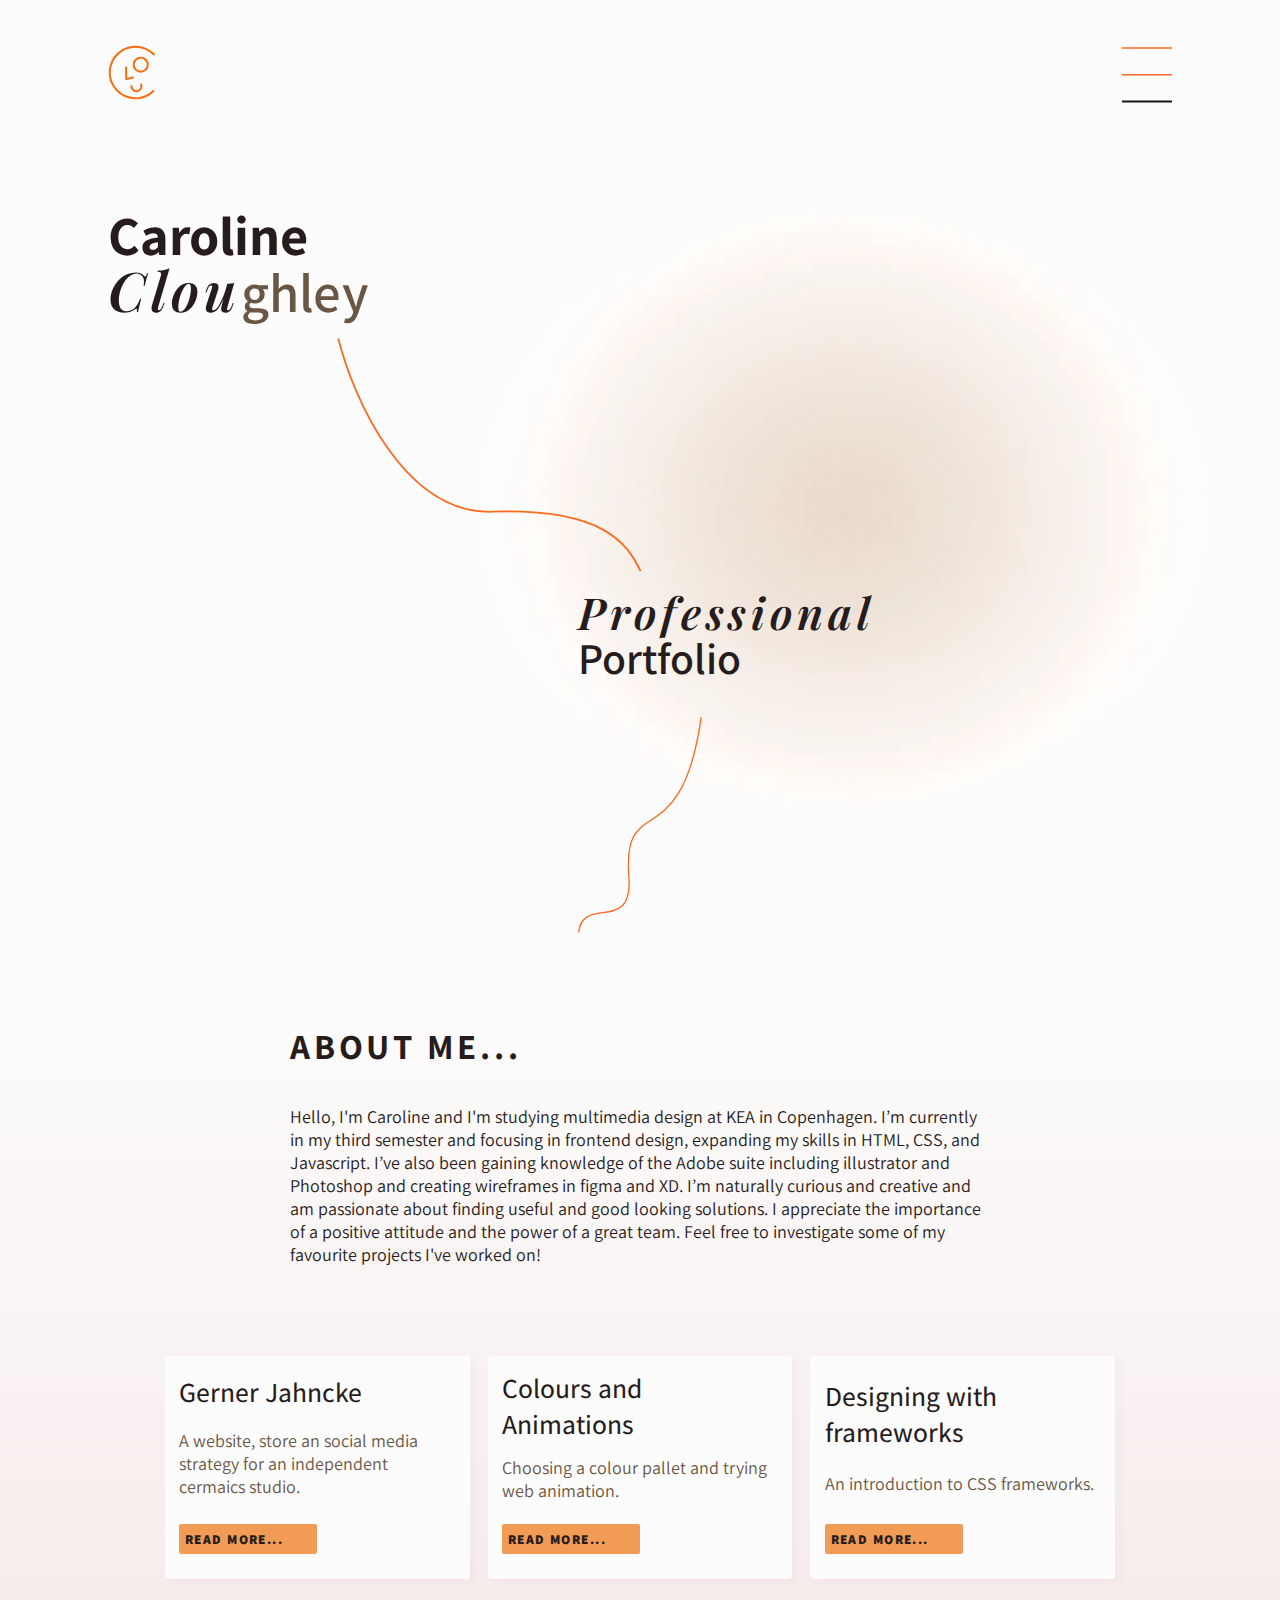
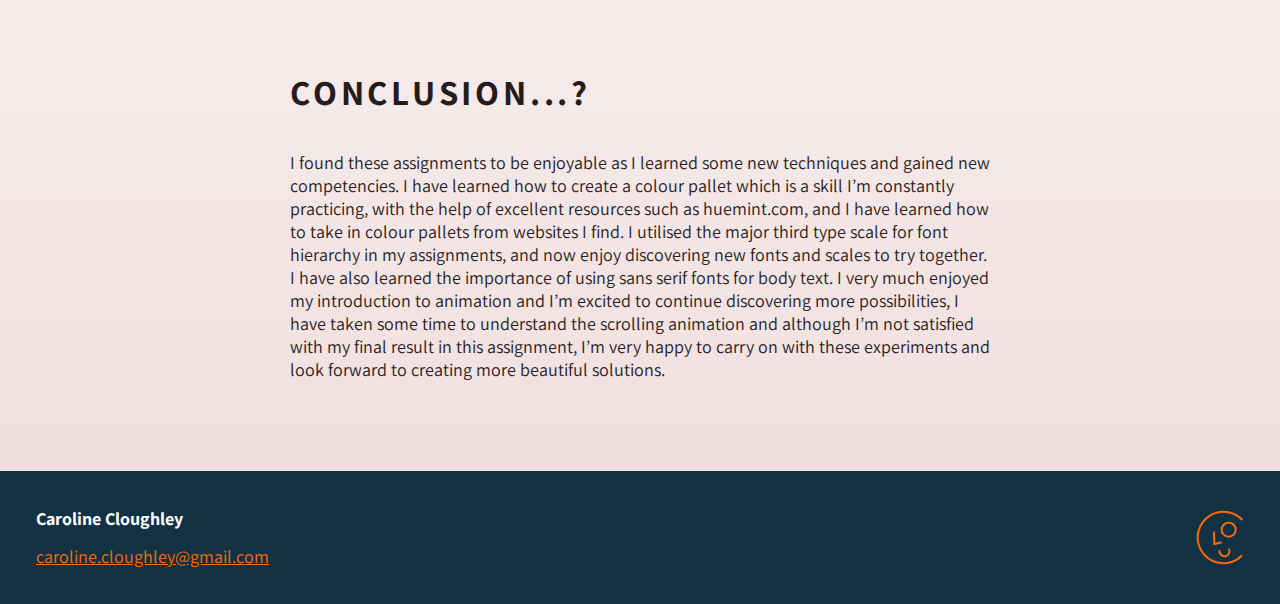
==== index.html @ 026f56bc "first commit" ====
<!DOCTYPE html>
<html lang="en">
  <head>
    <meta charset="UTF-8" />
    <meta http-equiv="X-UA-Compatible" content="IE=edge" />
    <meta name="viewport" content="width=device-width, initial-scale=1.0" />
    <title>Professional Portfolio</title>
    <link rel="stylesheet" href="style.css" />
    <link rel="preconnect" href="https://fonts.googleapis.com" />
    <link rel="preconnect" href="https://fonts.gstatic.com" crossorigin />
    <link
      href="https://fonts.googleapis.com/css2?family=Assistant:wght@300;400;500;600;700;800;900&family=Belleza&family=Caudex:ital@1&family=Manrope:wght@200;300;400;500;600;700;800&family=Playfair+Display:ital,wght@0,500;0,600;0,700;0,800;0,900;1,400;1,500;1,600;1,700;1,800;1,900&family=Space+Grotesk:wght@300;400;500&display=swap"
      rel="stylesheet"
    />
  </head>
  <body>
    <nav>
      <a href="index.html">
        <?xml version="1.0" encoding="UTF-8"?><svg id="logo" xmlns="http://www.w3.org/2000/svg" viewBox="0 0 96.51 111.23">
          <defs>
            <style>
              .cls-1 {
                fill: none;
                stroke: #0c1e4e;
                stroke-miterlimit: 10;
                stroke-width: 7px;
              }
            </style>
          </defs>
          <g id="c">
            <path class="cls-1" d="M92.84,92.08c-12.37,12.6-30.83,18.61-49.26,14.23C15.58,99.66-1.73,71.58,4.92,43.58S39.65-1.73,67.65,4.92c10.5,2.49,19.49,8,26.29,15.39" />
            <circle class="cls-1" cx="66.14" cy="39.76" r="14.25" />
            <path class="cls-1" d="M36.45,43.69c.21,8.42,.41,16.83,.62,25.25,4.93-1.23,9.85-2.46,14.78-3.69" />
            <path class="cls-1" d="M66.54,78.11c1.7,3.01,1.82,6.81,0,10.04-2.77,4.91-8.98,6.66-13.88,3.9-3.85-2.17-5.74-6.47-5.03-10.59" />
          </g>
        </svg>
      </a>
      <svg id="burger" width="128" height="101" viewBox="0 0 128 101" fill="none" xmlns="http://www.w3.org/2000/svg">
        <line class="line-1" y1="2" x2="128" y2="2" stroke="#FC6B1D" stroke-width="4" />
        <line class="line-2" y1="50.5" x2="128" y2="50.5" stroke="#FC6B1D" stroke-width="4" />
        <line class="line-3" y1="99" x2="128" y2="99" stroke="#161414" stroke-width="4" />
      </svg>
    </nav>
    <header>
      <h1>
        Caroline<br />
        <strong>Clou<strong class="ley">ghley</strong></strong>
      </h1>
      <svg id="squiggle1" width="345" height="265" viewBox="0 0 345 265" fill="none" xmlns="http://www.w3.org/2000/svg">
        <path class="squiggle1" d="M1.65127 0.506862C18.1693 67.2992 76.191 200.054 176.134 196.734C301.062 192.585 328.986 232.486 343.946 264.133" stroke="#FC6B1D" stroke-width="2" preserveAspectRatio="none" />
      </svg>
      <div class="speckle"></div>
      <h2>
        <strong>Professional<br /></strong>Portfolio
      </h2>
      <svg id="squiggle2" width="186" height="324" viewBox="0 0 186 324" fill="none" xmlns="http://www.w3.org/2000/svg">
        <path d="M184.813 0.224463C154.703 213.145 66.1605 109.214 76.3514 239.021C83.2221 326.538 7.09383 266.487 1 323" stroke="#FC6B1D" stroke-width="2" />
      </svg>
    </header>
    <main class="noise">
      <div class="main-text">
        <h3>About me...</h3>
        <p>
          Hello, I'm Caroline and I'm studying multimedia design at KEA in Copenhagen. I’m currently in my third semester and focusing in frontend design, expanding my skills in HTML, CSS, and Javascript. I’ve also been gaining knowledge of the Adobe
          suite including illustrator and Photoshop and creating wireframes in figma and XD. I’m naturally curious and creative and am passionate about finding useful and good looking solutions. I appreciate the importance of a positive attitude and
          the power of a great team. Feel free to investigate some of my favourite projects I've worked on!
        </p>
      </div>
      <section class="cards">
        <article class="card">
          <img src="" alt="" />
          <h4>Gerner Jahncke</h4>
          <p>A website, store an social media strategy for an independent cermaics studio.</p>
          <a href="fonts.html"><button>Read more...</button></a>
        </article>
        <article class="card">
          <img src="" alt="" />
          <h4>Colours and Animations</h4>
          <p>Choosing a colour pallet and trying web animation.</p>

          <a href="colours.html"><button>Read more...</button></a>
        </article>
        <article class="card">
          <img src="" alt="" />
          <h4>Designing with frameworks</h4>
          <p>An introduction to CSS frameworks.</p>
          <a href="frameworks.html"> <button>Read more...</button></a>
        </article>
      </section>
      <div class="main-text">
        <h3>Conclusion...?</h3>
        <p>
          I found these assignments to be enjoyable as I learned some new techniques and gained new competencies. I have learned how to create a colour pallet which is a skill I’m constantly practicing, with the help of excellent resources such as
          huemint.com, and I have learned how to take in colour pallets from websites I find. I utilised the major third type scale for font hierarchy in my assignments, and now enjoy discovering new fonts and scales to try together. I have also
          learned the importance of using sans serif fonts for body text. I very much enjoyed my introduction to animation and I’m excited to continue discovering more possibilities, I have taken some time to understand the scrolling animation and
          although I’m not satisfied with my final result in this assignment, I’m very happy to carry on with these experiments and look forward to creating more beautiful solutions.
        </p>
      </div>
    </main>
    <footer>
      <div class="footer_text">
        <h4>Caroline Cloughley</h4>
        <a href="mailto:caroline.cloughley@gmail.com">caroline.cloughley@gmail.com</a>
      </div>
      <?xml version="1.0" encoding="UTF-8"?><svg id="logo" xmlns="http://www.w3.org/2000/svg" viewBox="0 0 96.51 111.23">
        <defs>
          <style>
            .cls-1 {
              fill: none;
              stroke: #0c1e4e;
              stroke-miterlimit: 10;
              stroke-width: 7px;
            }
          </style>
        </defs>
        <g id="c">
          <path class="cls-1" d="M92.84,92.08c-12.37,12.6-30.83,18.61-49.26,14.23C15.58,99.66-1.73,71.58,4.92,43.58S39.65-1.73,67.65,4.92c10.5,2.49,19.49,8,26.29,15.39" />
          <circle class="cls-1" cx="66.14" cy="39.76" r="14.25" />
          <path class="cls-1" d="M36.45,43.69c.21,8.42,.41,16.83,.62,25.25,4.93-1.23,9.85-2.46,14.78-3.69" />
          <path class="cls-1" d="M66.54,78.11c1.7,3.01,1.82,6.81,0,10.04-2.77,4.91-8.98,6.66-13.88,3.9-3.85-2.17-5.74-6.47-5.03-10.59" />
        </g>
      </svg>
    </footer>
    <script type="module" src="script.js"></script>
  </body>
</html>
---- style.css ----
/* type scale
4.76rem
3.81rem
3.05rem
2.44rem
1.95rem
1.56rem
1.25rem
1rem
0.8rem
0.64rem
0.512rem
0.41rem
0.32rem
*/

* {
  margin: 0;
  padding: 0;
}

html {
  font-size: 18px;
}

:root {
  --lightest-colour: rgb(253, 252, 252);
  --pink-colour: rgb(241, 223, 223);
  --light-colour: rgb(236, 222, 209);
  --darkest-colour: rgb(39, 28, 28);
  --dark-colour: rgb(105, 86, 69);
  --dark-blue: #123143;

  --accent-colour: rgb(252, 107, 9);
  --accent-colour2: rgb(242, 155, 84, 1);
  --serif-font: "Playfair Display", serif;
  --serif-font2: "Caudex", serif;
  --sans-font2: "Manrope", sans-serif;
  --sans-font: "Assistant", sans-serif;
}

h1,
h2,
h3,
h4,
p,
a {
  font-family: var(--sans-font);
  color: var(--darkest-colour);
}

strong {
  font-family: var(--serif-font);
  font-style: italic;
  font-weight: 600;
  color: var(--darkest-colour);
}

body {
  background-color: var(--lightest-colour);
  overflow-x: hidden;
}

/* ////// NAV //////// */

#logo {
  height: 55px;
  align-self: flex-end;
  padding-bottom: 0.8rem;
  padding-top: 2.5rem;
}

#burger {
  width: 3%;
  min-width: 50px;
  position: absolute;
  top: 31.5px;
  right: 6rem;
}

#burger .line-3 {
  stroke-width: 5;
}

#burger .line-1 {
  transform: translateY(-40px);
}

#burger .line-2 {
  transform: translateY(-20px);
}

#logo .cls-1 {
  stroke: var(--accent-colour);
  stroke-width: 4px;
}

nav {
  /* border-bottom: var(--darkest-colour) 4px solid; */
  background-color: var(--lightest-colour);
  display: flex;
  justify-content: space-between;
  padding: 0rem 6rem;
  position: relative;
  height: 100px;
  max-width: 1440px;
  margin: auto;
  z-index: 200;
}
/* 
nav::after {
  content: "";
  position: absolute;
  height: 2px;
  background: var(--darkest-colour);
  top: 100%;
  width: 80%;
} */

/*//////  HEADER   ////////*/
header {
  background-color: var(--lightest-colour);
  z-index: -2;
  padding: 3rem;
  display: flex;
  flex-direction: column;
  gap: 1rem;
  max-width: 1915px;
  margin: auto;
}

#fonts_ui header {
  display: grid;
  grid-template-columns: 45% 1fr;
  z-index: 100;
}

#squiggle1 {
  width: 68vw;
  height: 26vh;
  justify-self: center;
  z-index: 1;
}

/* .speckle {
  background: url("images/speckle3.png");
  filter: blur(0.1rem);
  background-repeat: no-repeat;
  background-size: contain;
  background-position-x: 200%;
  height: 100%;
  width: 95vw;
  position: absolute;
  top: -5%;
  z-index: -1;
  right: 0;
} */

.speckle {
  background: url(images/speckle3.webp);
  background-repeat: no-repeat;
  background-size: contain;
  width: 68vw;
  aspect-ratio: 1 /1;
  position: absolute;
  z-index: 0;
  right: 0;
}

header h1 {
  font-size: 3.05rem;
  padding: 3rem 0 0 3rem;
  line-height: 3.05rem;
  z-index: 1;
}

header h1 strong {
  letter-spacing: 0.26rem;
}

#fonts_ui h1 {
  grid-column: span 2;
}

.ley {
  color: var(--dark-colour);
  font-family: var(--sans-font);
  font-weight: 600;
  letter-spacing: 0.2px;
  font-style: normal;
}

header h2 {
  align-self: flex-end;
  position: relative;
  right: 30%;
  font-size: 2.44rem;
  margin-bottom: 1rem;
  line-height: 2.44rem;
  font-weight: 600;
  z-index: 1;
}

header h2 strong {
  letter-spacing: 0.26rem;
  z-index: 1;
}

#fonts_ui header h2 {
  padding-top: 9rem;
  text-align: center;
  position: unset;
  align-self: auto;
}

#fonts_ui header p {
  margin-bottom: 1rem;
}

#squiggle2 {
  align-self: center;
  height: 24vh;
  width: 100%;
  z-index: 1;
}

#fonts_ui #squiggle3 {
  width: 66%;
  position: relative;
  left: 34%;
}

main {
  padding: 2rem 0 5rem 0;
  display: flex;
  flex-direction: column;
  gap: 3rem;
  justify-content: center;
  align-items: center;
  background: linear-gradient(rgb(253, 252, 252), rgb(241, 223, 223)), url("noise.svg");
}

#fonts_ui main {
  display: block;
}
#fonts_ui main h3 {
  grid-column: span 2;
}

#fonts_ui .visuals {
  display: grid;
  grid-template-columns: repeat(2, 1fr);
  padding: 1rem 3rem;
  gap: 3rem;
  max-width: 1915px;
  margin: auto;
}

#fonts_ui .visuals img {
  width: 100%;
}

.main-text {
  margin-top: 3rem;
  max-width: 700px;
  margin: auto;
  z-index: 1;
}

main h3 {
  font-size: 1.95rem;
  font-weight: 700;
  text-transform: uppercase;
  margin-bottom: 2rem;
  letter-spacing: 0.21rem;
}

.cards {
  display: flex;
  flex-wrap: nowrap;
  gap: 1rem;
  justify-items: center;
  padding: 2rem;
  max-width: 1800px;
  z-index: 1;
}

.card {
  background-color: var(--lightest-colour);
  display: flex;
  flex-direction: column;
  padding: 0.8rem;
  border-radius: 4px;
  justify-content: space-between;
  box-shadow: 5px 4px 9px 2px rgb(22, 22, 22, 2%);
  max-width: 276px;
}

.card p {
  color: var(--dark-colour);
  margin-bottom: 1.2rem;
}

.card h4 {
  font-size: 1.53rem;
  font-weight: 500;
  margin-bottom: 0.8rem;
}

button {
  font-family: var(--sans-font);
  font-weight: 900;
  text-transform: uppercase;
  letter-spacing: 0.08rem;
  background-color: var(--accent-colour2);
  width: 50%;
  border: none;
  color: var(--darkest-colour);
  padding: 0.32rem;
  border-radius: 2px;
  margin-bottom: 0.64rem;
  text-align: left;
}

button:hover {
  background-color: var(--accent-colour);
  cursor: pointer;
}

footer {
  display: flex;
  justify-content: space-between;
  background-color: var(--dark-blue);
  padding: 2rem;
}

.footer_text {
  display: flex;
  flex-direction: column;
  justify-content: space-between;
}

footer h4 {
  color: var(--lightest-colour);
  margin-bottom: 0.8rem;
}

footer a {
  color: var(--accent-colour);
}

footer a:hover {
  color: var(--accent-colour2);
}

footer #logo {
  align-self: center;
  padding: 0.8rem 0;
  padding: 0;
}

@media screen and (max-width: 1200px) {
  #squiggle1 {
    height: 15vh;
    width: 90%;
  }
}

@media screen and (max-width: 700px) {
  nav {
    padding: 0;
  }
  nav #logo {
    padding-left: 0.8rem;
  }

  #burger {
    right: 0.8rem;
  }
  header {
    padding: 0.8rem;
  }

  #fonts_ui header {
    display: flex;
    flex-direction: column;
  }
  main {
    padding: 0.8rem 0.8rem 3rem 0.8rem;
  }

  main h3 {
    margin-bottom: 1rem;
  }
  .cards {
    flex-direction: column;
    justify-content: center;
    align-items: center;
    padding: 0;
  }

  header h1 {
    padding: 2rem 0;
    font-size: 2.44rem;
    line-height: 3.05rem;
    z-index: 1;
  }

  #fonts_ui header h1 {
    padding: 2rem 0 1rem 0;
  }

  header h2 {
    padding: 0;
    position: initial;
    font-size: 1.95rem;
    line-height: 2.44rem;
  }

  #fonts_ui header h2 {
    padding: 1rem 0;
  }

  #squiggle1 {
    width: 82vw;
    height: 13vh;
  }

  #squiggle2 {
    width: 82vw;
    height: 13vh;
  }

  #fonts_ui #squiggle3 {
    width: 46%;
    left: 9%;
    transform: rotate(8deg);
  }

  #fonts_ui .visuals {
    display: flex;
    flex-direction: column;
    gap: 1rem;
    padding: 0;
  }
}
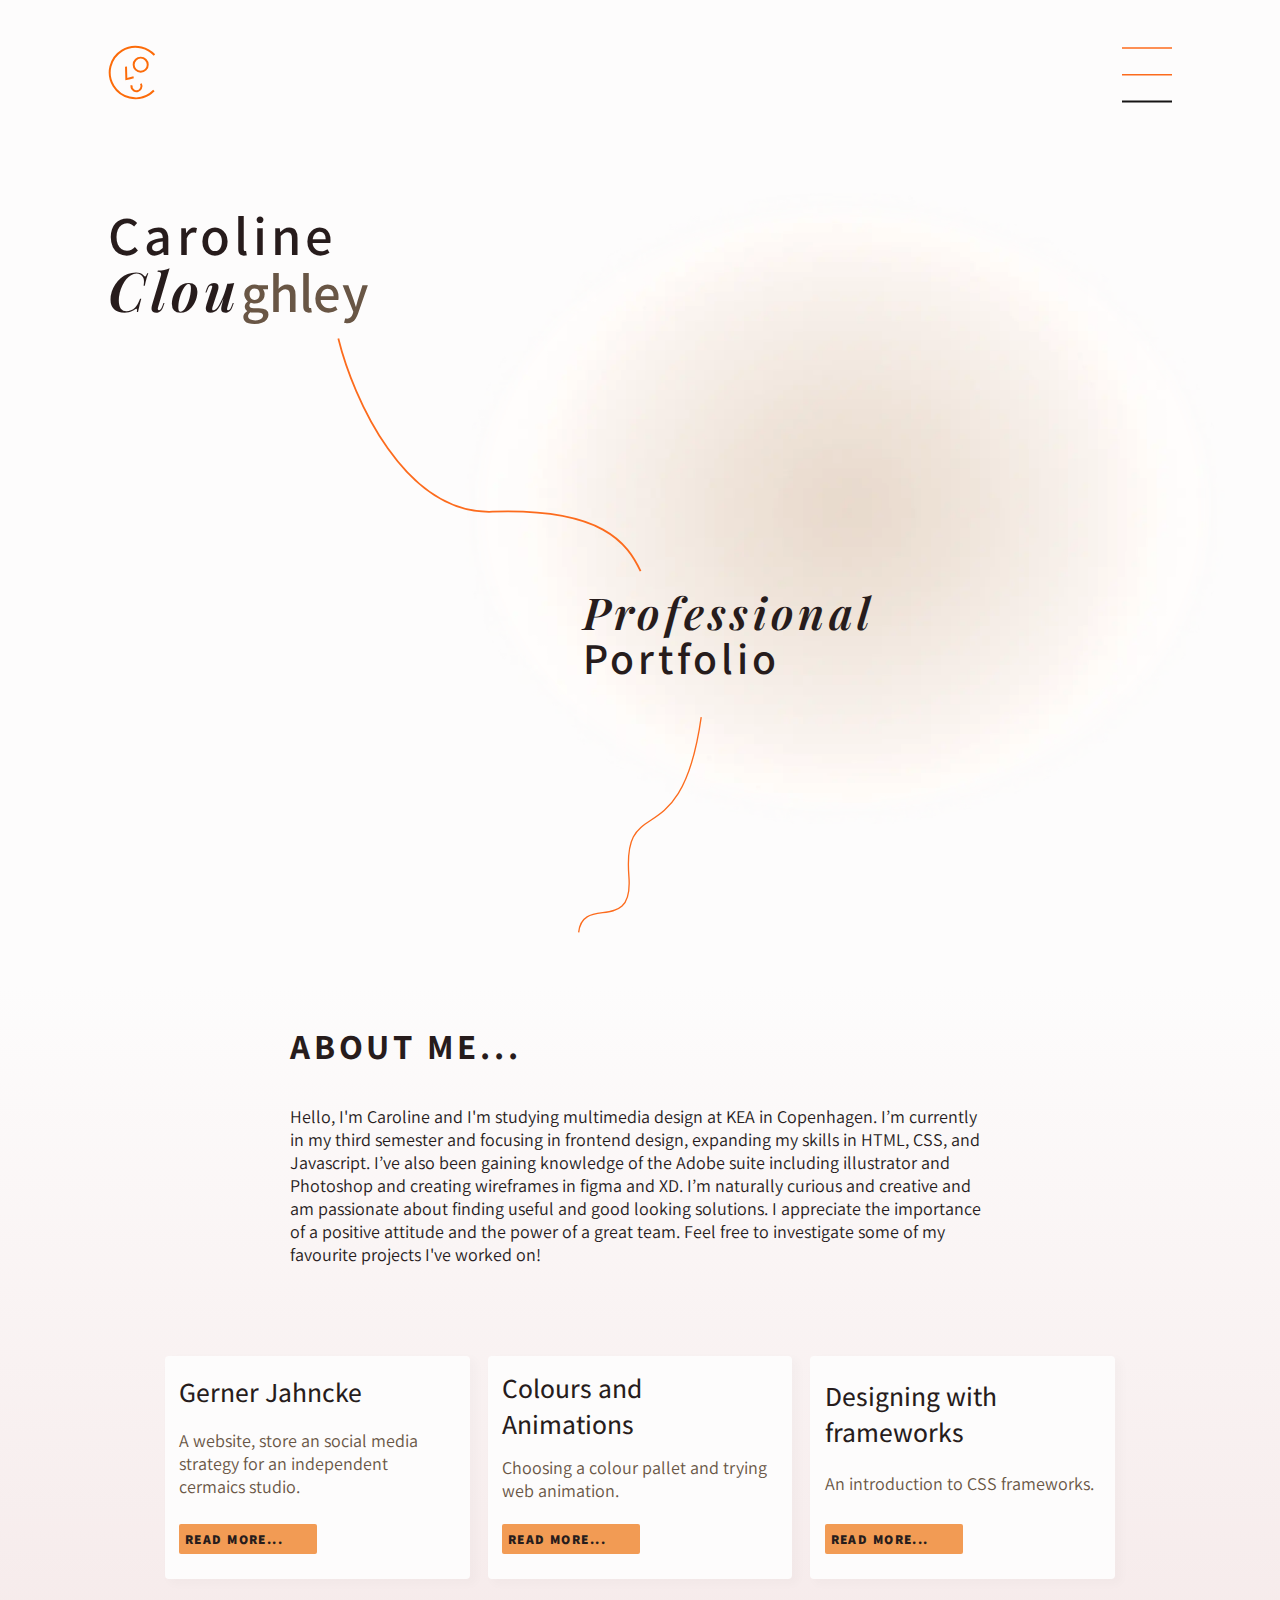
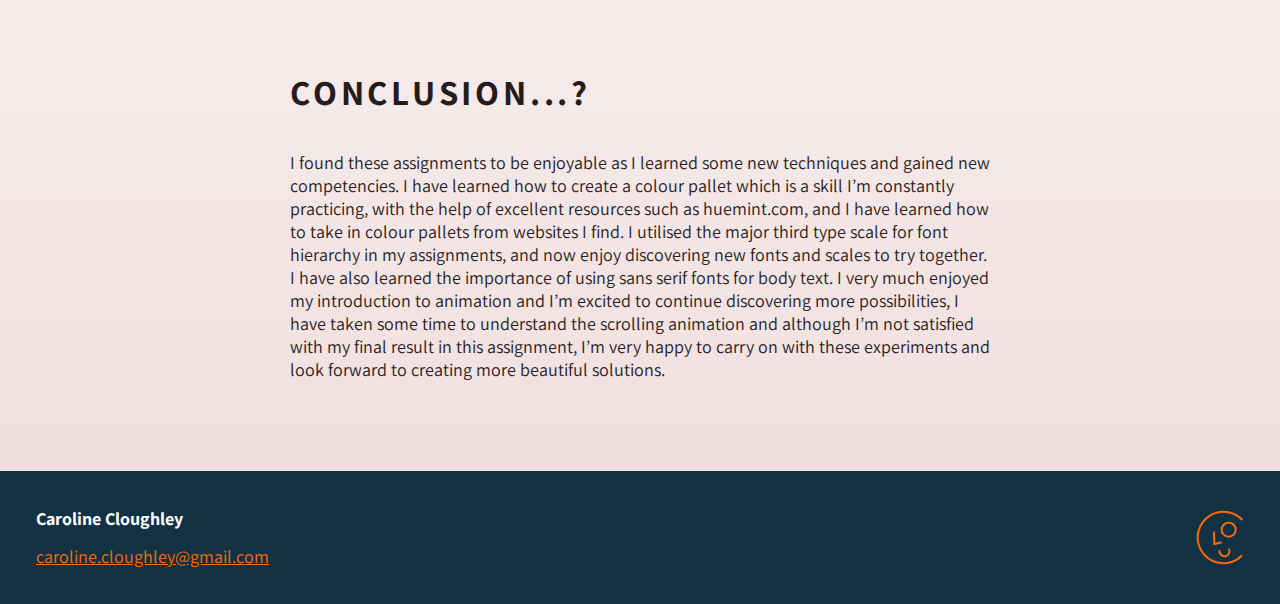
==== commit e6920aa2: "GJ page ready" ====
--- a/index.html
+++ b/index.html
@@ -71,7 +71,7 @@
           <img src="" alt="" />
           <h4>Gerner Jahncke</h4>
           <p>A website, store an social media strategy for an independent cermaics studio.</p>
-          <a href="fonts.html"><button>Read more...</button></a>
+          <a href="gerner.html"><button>Read more...</button></a>
         </article>
         <article class="card">
           <img src="" alt="" />
--- a/style.css
+++ b/style.css
@@ -133,6 +133,7 @@
   display: grid;
   grid-template-columns: 45% 1fr;
   z-index: 100;
+  margin-bottom: 3rem;
 }
 
 #squiggle1 {
@@ -171,7 +172,9 @@
   font-size: 3.05rem;
   padding: 3rem 0 0 3rem;
   line-height: 3.05rem;
-  z-index: 1;
+  letter-spacing: 0.24rem;
+  z-index: 1;
+  font-weight: 600;
 }
 
 header h1 strong {
@@ -199,18 +202,21 @@
   line-height: 2.44rem;
   font-weight: 600;
   z-index: 1;
+  letter-spacing: 0.21rem;
 }
 
 header h2 strong {
-  letter-spacing: 0.26rem;
+  letter-spacing: 0.24rem;
   z-index: 1;
 }
 
 #fonts_ui header h2 {
-  padding-top: 9rem;
-  text-align: center;
   position: unset;
   align-self: auto;
+}
+
+#fonts_ui .assignment_text img {
+  width: 100%;
 }
 
 #fonts_ui header p {
@@ -244,20 +250,42 @@
   display: block;
 }
 #fonts_ui main h3 {
-  grid-column: span 2;
+  padding: 1rem 3rem;
 }
 
 #fonts_ui .visuals {
   display: grid;
-  grid-template-columns: repeat(2, 1fr);
+  grid-template-columns: repeat(3, 1fr);
   padding: 1rem 3rem;
   gap: 3rem;
   max-width: 1915px;
   margin: auto;
 }
 
-#fonts_ui .visuals img {
+#fonts_ui .visual_card {
+  display: flex;
+  flex-direction: column;
+  gap: 1rem;
+  padding-bottom: 2rem;
+}
+
+#fonts_ui .visuals .img {
   width: 100%;
+  aspect-ratio: 1/0.65;
+  background-repeat: no-repeat;
+  background-size: cover;
+}
+
+#fonts_ui .visuals .img.mob-img {
+  background-image: url(images/gernerockup_phone.png);
+}
+
+#fonts_ui .visuals .img.laptop-img {
+  background-image: url(images/gernermockup.laptop2.png);
+}
+
+#fonts_ui .visuals .img.code-img {
+  background-image: url(images/gernercode.png);
 }
 
 .main-text {
@@ -385,6 +413,10 @@
     display: flex;
     flex-direction: column;
   }
+
+  #fonts_ui main h3 {
+    padding: 0;
+  }
   main {
     padding: 0.8rem 0.8rem 3rem 0.8rem;
   }
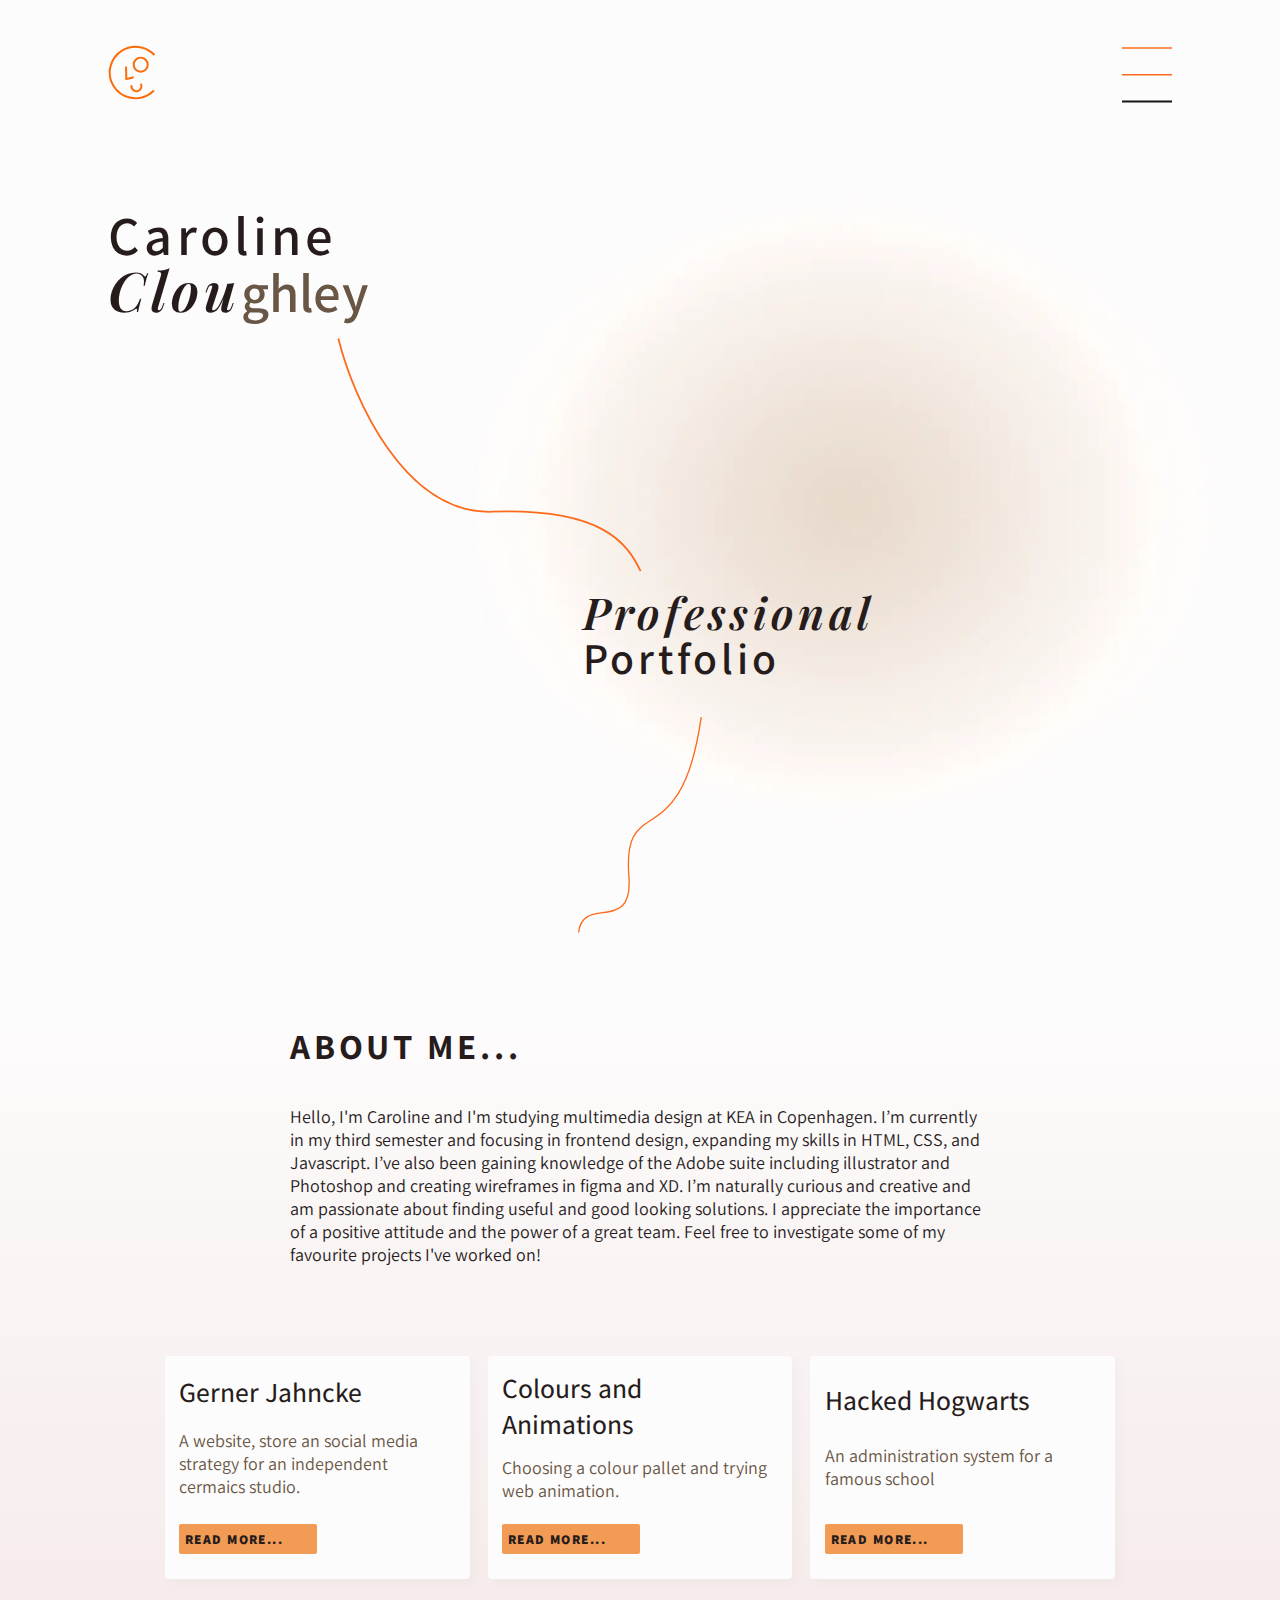
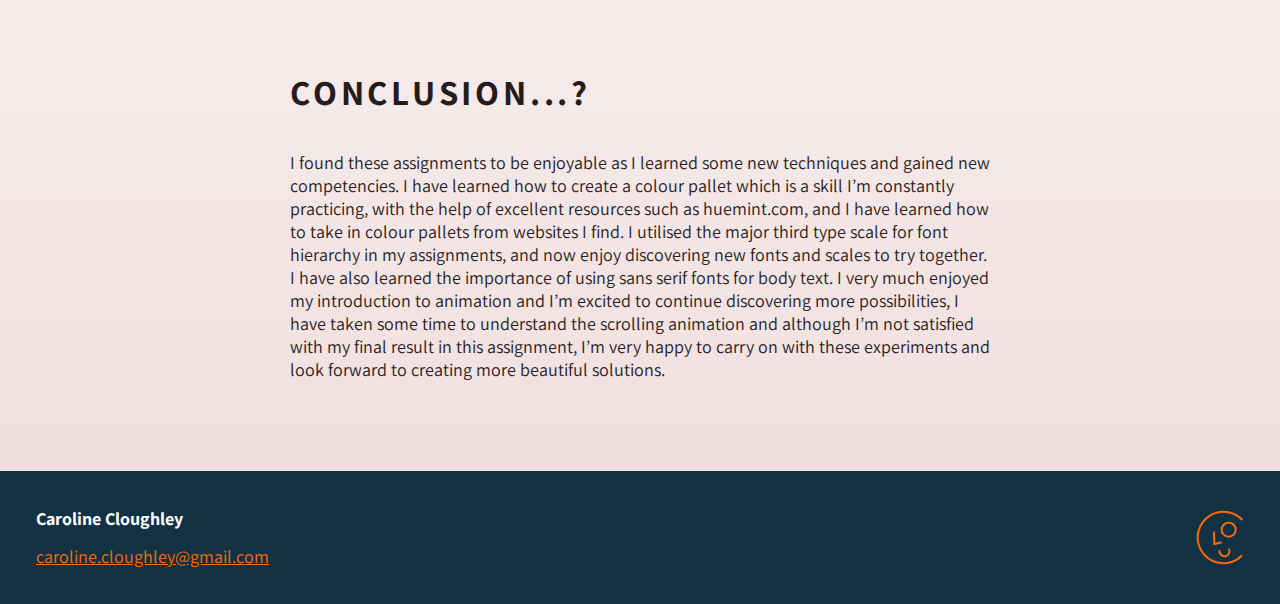
==== commit 174d852b: "hogwrts page started" ====
--- a/index.html
+++ b/index.html
@@ -82,9 +82,9 @@
         </article>
         <article class="card">
           <img src="" alt="" />
-          <h4>Designing with frameworks</h4>
-          <p>An introduction to CSS frameworks.</p>
-          <a href="frameworks.html"> <button>Read more...</button></a>
+          <h4>Hacked Hogwarts</h4>
+          <p>An administration system for a famous school</p>
+          <a href="hacked.html"> <button>Read more...</button></a>
         </article>
       </section>
       <div class="main-text">
--- a/style.css
+++ b/style.css
@@ -288,6 +288,10 @@
   background-image: url(images/gernercode.png);
 }
 
+#fonts_ui .visuals .img.tablet-img {
+  background-image: url(images/hogwartsmockup_tablet.png);
+}
+
 .main-text {
   margin-top: 3rem;
   max-width: 700px;
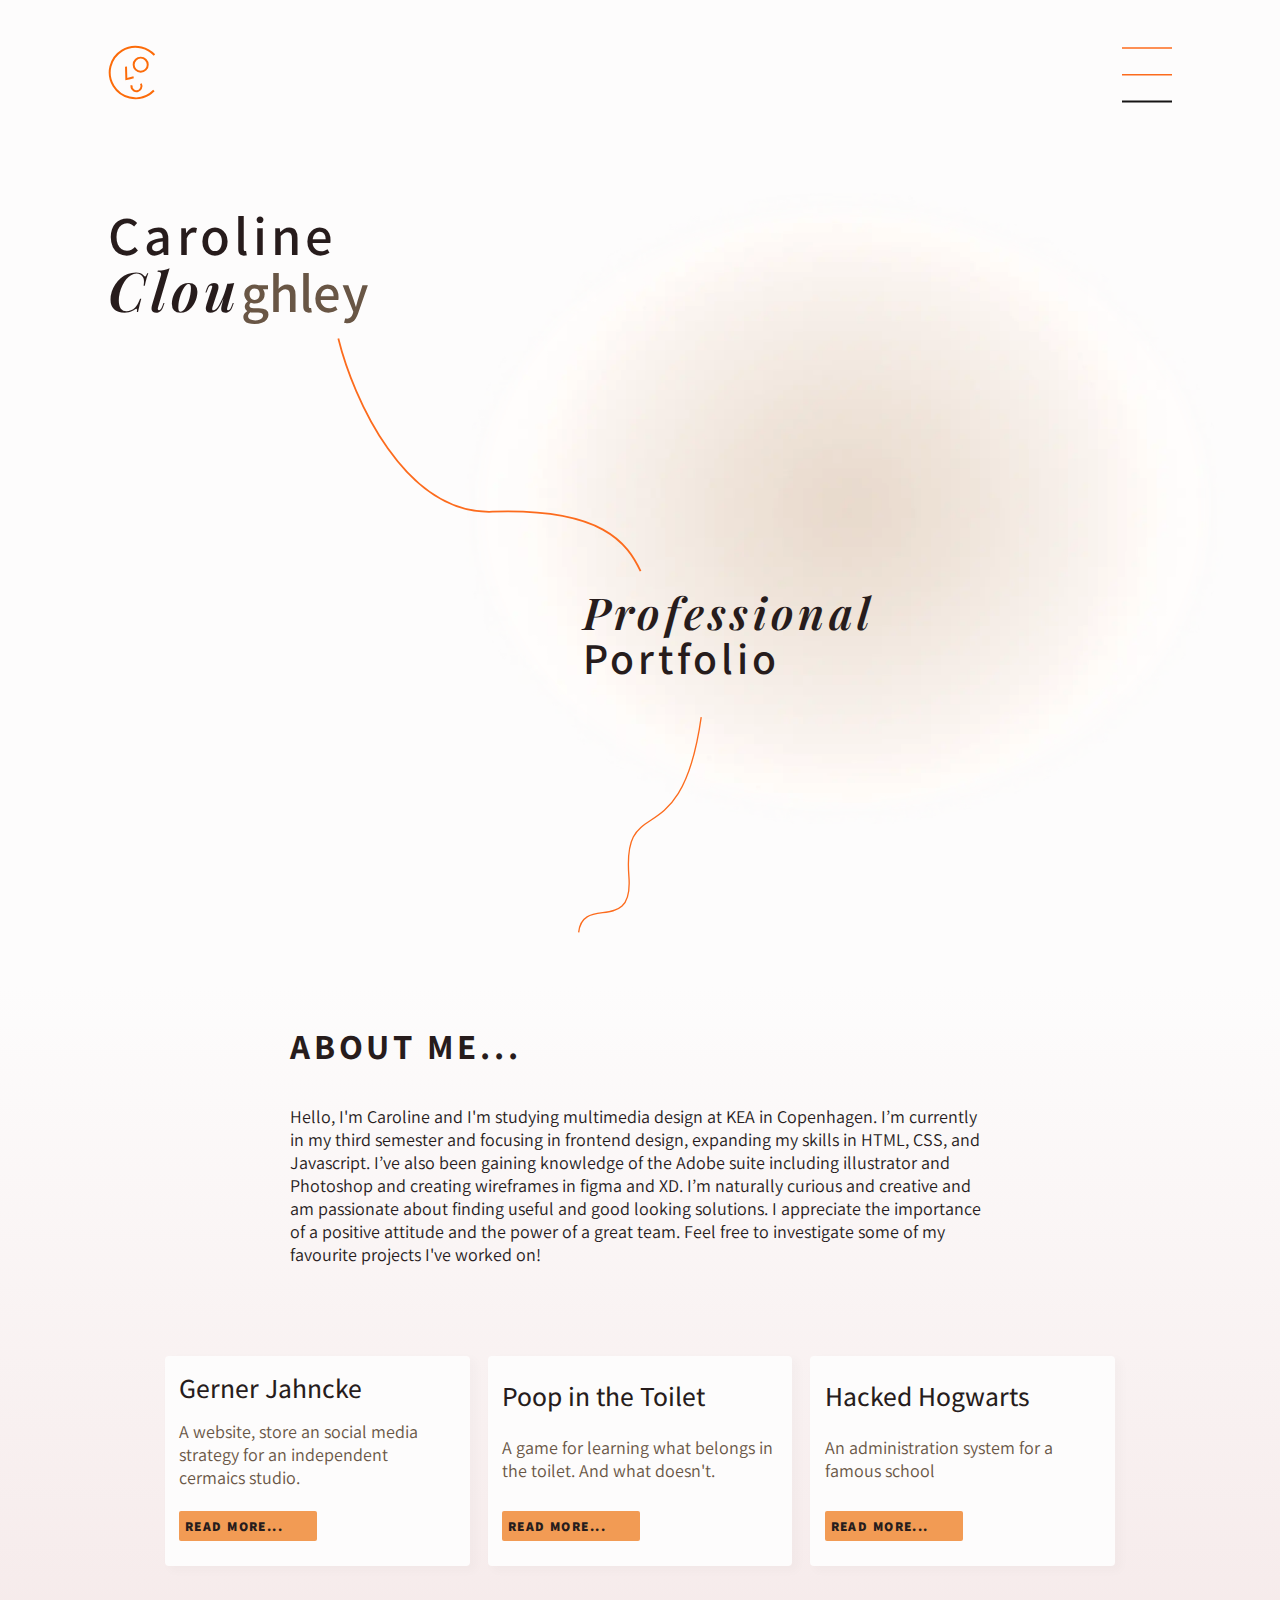
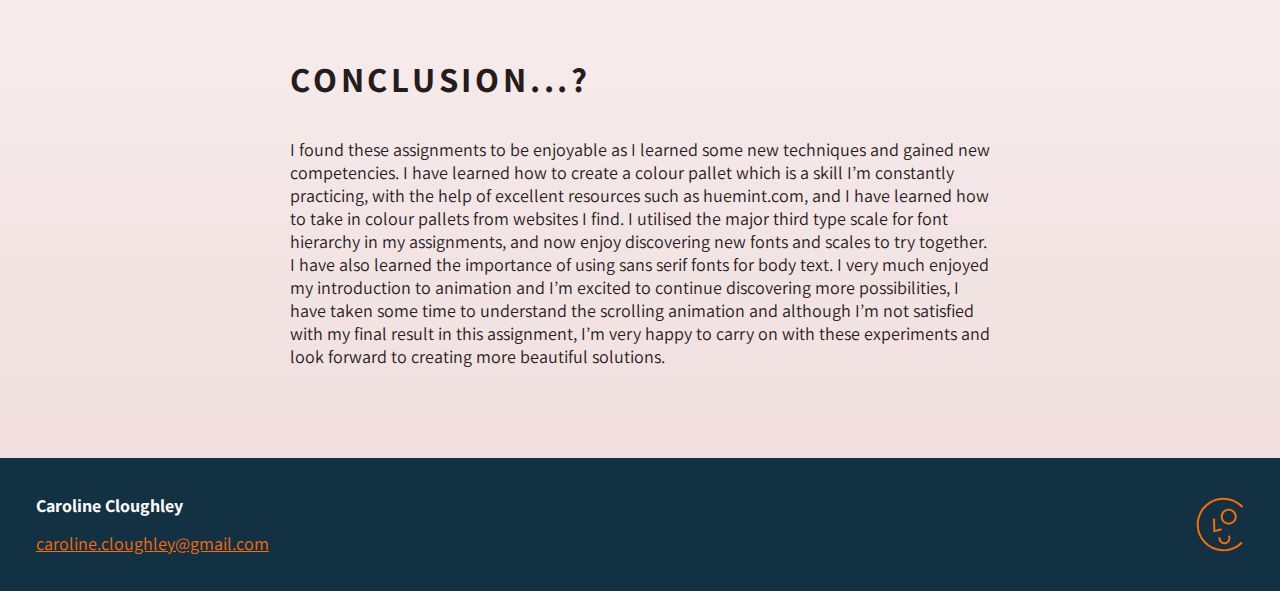
==== commit cfda948b: "game page started" ====
--- a/index.html
+++ b/index.html
@@ -75,10 +75,10 @@
         </article>
         <article class="card">
           <img src="" alt="" />
-          <h4>Colours and Animations</h4>
-          <p>Choosing a colour pallet and trying web animation.</p>
+          <h4>Poop in the Toilet</h4>
+          <p>A game for learning what belongs in the toilet. And what doesn't.</p>
 
-          <a href="colours.html"><button>Read more...</button></a>
+          <a href="game.html"><button>Read more...</button></a>
         </article>
         <article class="card">
           <img src="" alt="" />
--- a/style.css
+++ b/style.css
@@ -292,6 +292,27 @@
   background-image: url(images/hogwartsmockup_tablet.png);
 }
 
+#fonts_ui .visuals .img.warning-img {
+  background-image: url(images/hogwartmockup_warning.png);
+}
+
+#fonts_ui .visuals .img.data-img {
+  background-image: url(images/hogwartsdata.png);
+}
+
+#fonts_ui .visuals .img.gameplay-img {
+  background-image: url(images/gameplay_mockup.png);
+}
+
+#fonts_ui .visuals .img.assets-img {
+  background-image: url(images/game-assets.png);
+  background-position: center;
+}
+
+#fonts_ui .visuals .img.gamecode-img {
+  background-image: url(images/game-code.png);
+}
+
 .main-text {
   margin-top: 3rem;
   max-width: 700px;
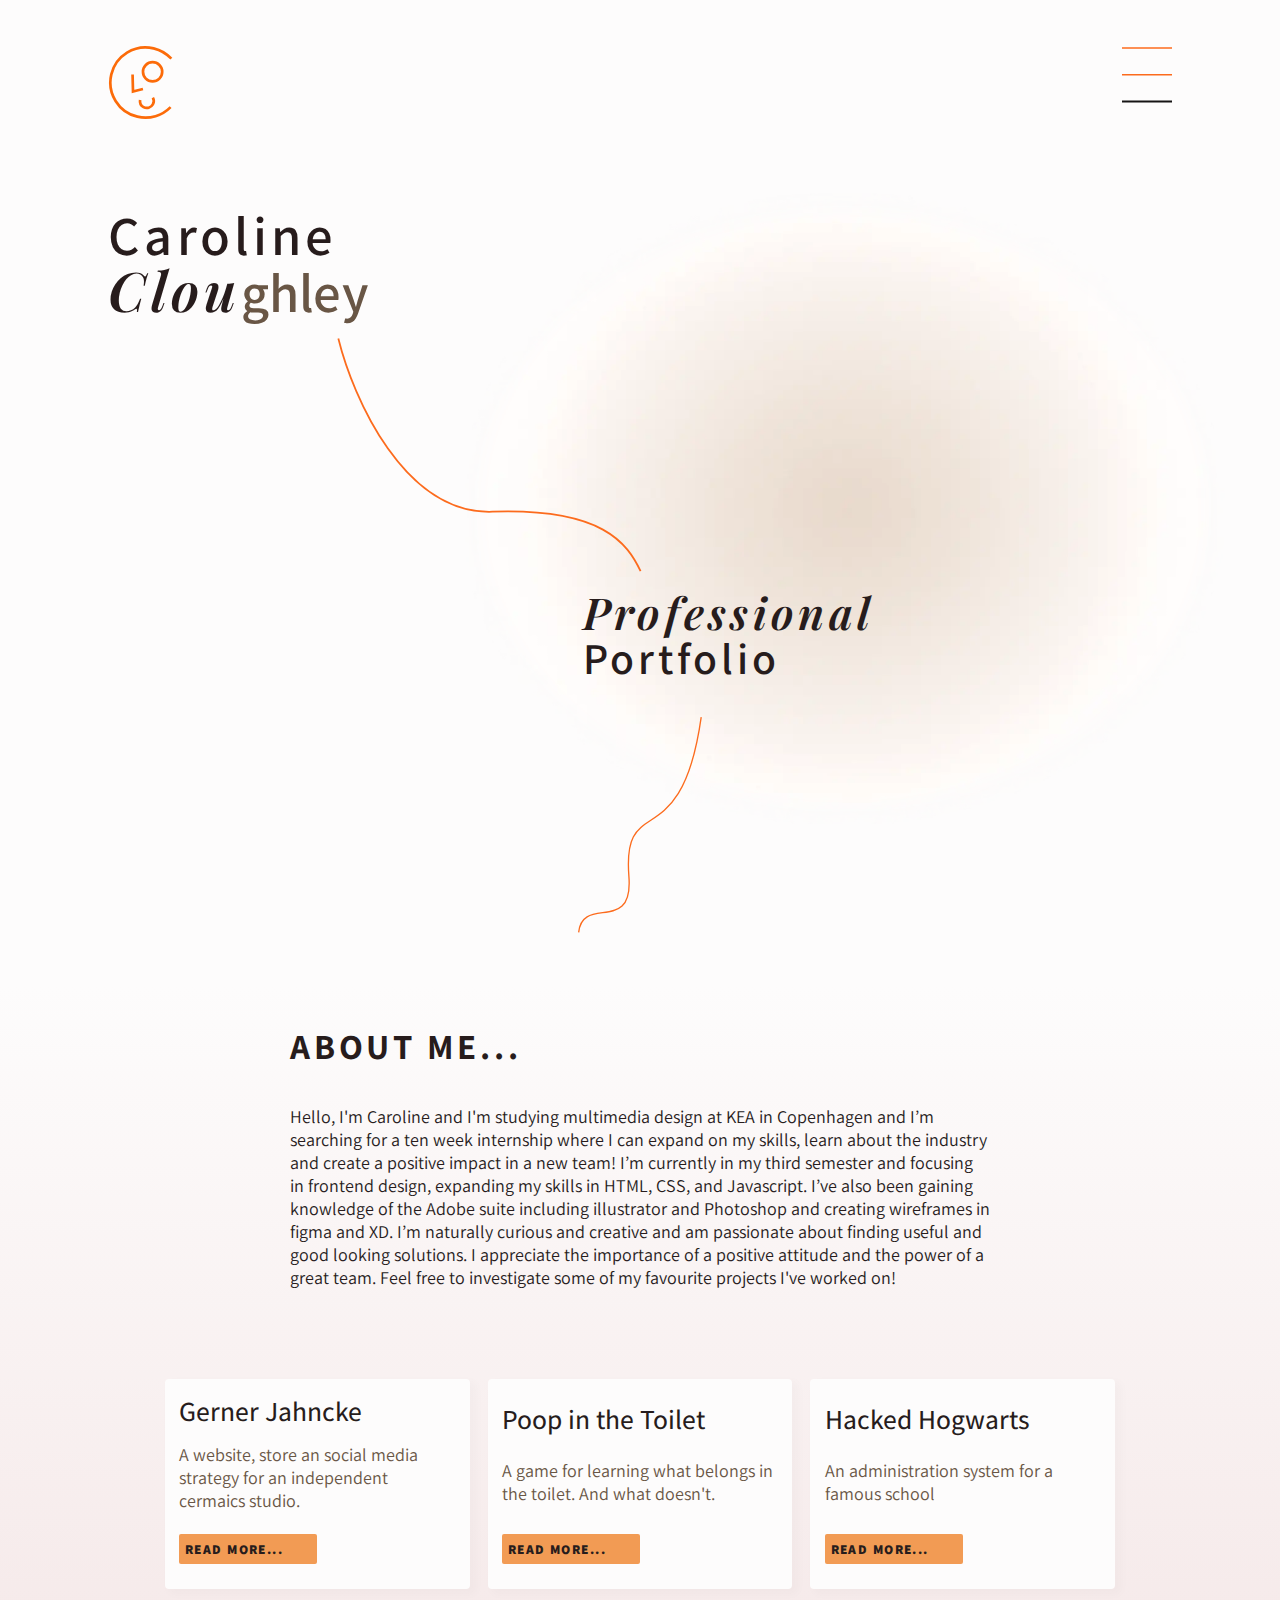
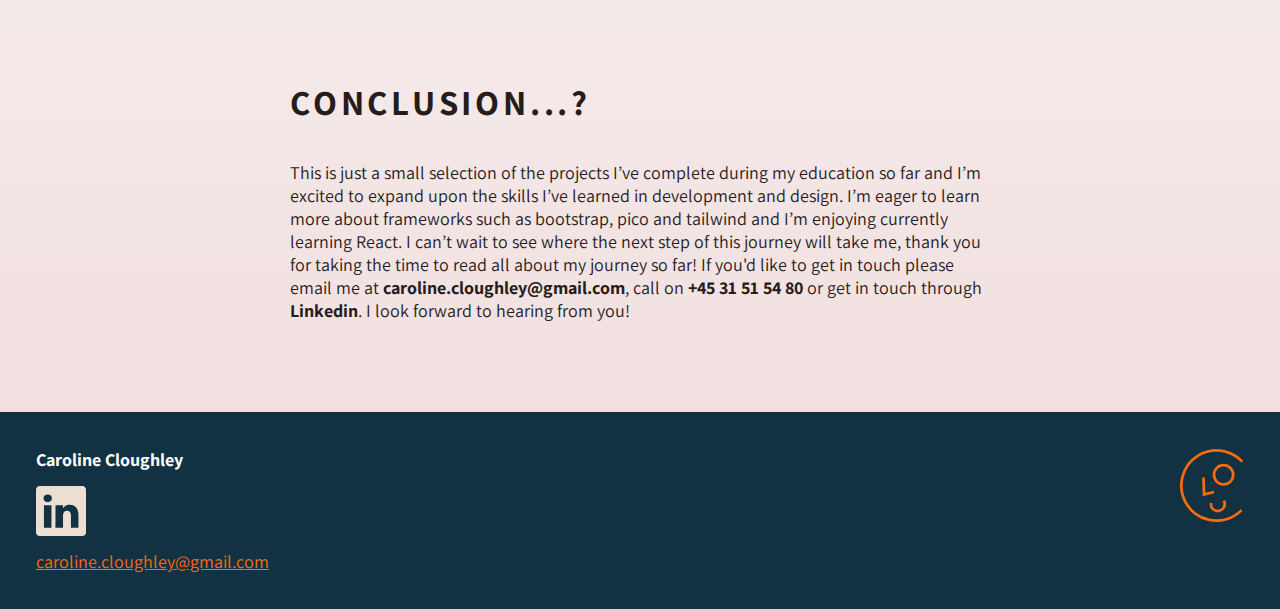
==== commit 03f470a4: "ready for hand in" ====
--- a/index.html
+++ b/index.html
@@ -14,6 +14,14 @@
     />
   </head>
   <body>
+    <div class="nav_drop">
+      <ul>
+        <li><a href="index.html">Home</a></li>
+        <li><a href="#about">About</a></li>
+        <li><a href="#projects">Projects</a></li>
+        <li><a href="#contact">Contact</a></li>
+      </ul>
+    </div>
     <nav>
       <a href="index.html">
         <?xml version="1.0" encoding="UTF-8"?><svg id="logo" xmlns="http://www.w3.org/2000/svg" viewBox="0 0 96.51 111.23">
@@ -59,14 +67,15 @@
     </header>
     <main class="noise">
       <div class="main-text">
-        <h3>About me...</h3>
+        <h3 id="about">About me...</h3>
         <p>
-          Hello, I'm Caroline and I'm studying multimedia design at KEA in Copenhagen. I’m currently in my third semester and focusing in frontend design, expanding my skills in HTML, CSS, and Javascript. I’ve also been gaining knowledge of the Adobe
-          suite including illustrator and Photoshop and creating wireframes in figma and XD. I’m naturally curious and creative and am passionate about finding useful and good looking solutions. I appreciate the importance of a positive attitude and
-          the power of a great team. Feel free to investigate some of my favourite projects I've worked on!
+          Hello, I'm Caroline and I'm studying multimedia design at KEA in Copenhagen and I’m searching for a ten week internship where I can expand on my skills, learn about the industry and create a positive impact in a new team! I’m currently in
+          my third semester and focusing in frontend design, expanding my skills in HTML, CSS, and Javascript. I’ve also been gaining knowledge of the Adobe suite including illustrator and Photoshop and creating wireframes in figma and XD. I’m
+          naturally curious and creative and am passionate about finding useful and good looking solutions. I appreciate the importance of a positive attitude and the power of a great team. Feel free to investigate some of my favourite projects I've
+          worked on!
         </p>
       </div>
-      <section class="cards">
+      <section id="projects" class="cards">
         <article class="card">
           <img src="" alt="" />
           <h4>Gerner Jahncke</h4>
@@ -90,36 +99,43 @@
       <div class="main-text">
         <h3>Conclusion...?</h3>
         <p>
-          I found these assignments to be enjoyable as I learned some new techniques and gained new competencies. I have learned how to create a colour pallet which is a skill I’m constantly practicing, with the help of excellent resources such as
-          huemint.com, and I have learned how to take in colour pallets from websites I find. I utilised the major third type scale for font hierarchy in my assignments, and now enjoy discovering new fonts and scales to try together. I have also
-          learned the importance of using sans serif fonts for body text. I very much enjoyed my introduction to animation and I’m excited to continue discovering more possibilities, I have taken some time to understand the scrolling animation and
-          although I’m not satisfied with my final result in this assignment, I’m very happy to carry on with these experiments and look forward to creating more beautiful solutions.
+          This is just a small selection of the projects I’ve complete during my education so far and I’m excited to expand upon the skills I’ve learned in development and design. I’m eager to learn more about frameworks such as bootstrap, pico and
+          tailwind and I’m enjoying currently learning React. I can’t wait to see where the next step of this journey will take me, thank you for taking the time to read all about my journey so far! If you'd like to get in touch please email me at
+          <a id="contact" href="mailto:caroline.cloughley@gmail.com">caroline.cloughley@gmail.com</a>, call on <a href="tel:+4733378901">+45 31 51 54 80</a> or get in touch through
+          <a href="https://www.linkedin.com/in/caroline-cloughley-784b20143/">Linkedin</a>. I look forward to hearing from you!
         </p>
       </div>
     </main>
     <footer>
       <div class="footer_text">
         <h4>Caroline Cloughley</h4>
+        <svg class="linked" xmlns="http://www.w3.org/2000/svg" width="50" height="50" fill="currentColor" class="bi bi-linkedin" viewBox="0 0 16 16">
+          <path
+            d="M0 1.146C0 .513.526 0 1.175 0h13.65C15.474 0 16 .513 16 1.146v13.708c0 .633-.526 1.146-1.175 1.146H1.175C.526 16 0 15.487 0 14.854V1.146zm4.943 12.248V6.169H2.542v7.225h2.401zm-1.2-8.212c.837 0 1.358-.554 1.358-1.248-.015-.709-.52-1.248-1.342-1.248-.822 0-1.359.54-1.359 1.248 0 .694.521 1.248 1.327 1.248h.016zm4.908 8.212V9.359c0-.216.016-.432.08-.586.173-.431.568-.878 1.232-.878.869 0 1.216.662 1.216 1.634v3.865h2.401V9.25c0-2.22-1.184-3.252-2.764-3.252-1.274 0-1.845.7-2.165 1.193v.025h-.016a5.54 5.54 0 0 1 .016-.025V6.169h-2.4c.03.678 0 7.225 0 7.225h2.4z"
+          />
+        </svg>
         <a href="mailto:caroline.cloughley@gmail.com">caroline.cloughley@gmail.com</a>
       </div>
-      <?xml version="1.0" encoding="UTF-8"?><svg id="logo" xmlns="http://www.w3.org/2000/svg" viewBox="0 0 96.51 111.23">
-        <defs>
-          <style>
-            .cls-1 {
-              fill: none;
-              stroke: #0c1e4e;
-              stroke-miterlimit: 10;
-              stroke-width: 7px;
-            }
-          </style>
-        </defs>
-        <g id="c">
-          <path class="cls-1" d="M92.84,92.08c-12.37,12.6-30.83,18.61-49.26,14.23C15.58,99.66-1.73,71.58,4.92,43.58S39.65-1.73,67.65,4.92c10.5,2.49,19.49,8,26.29,15.39" />
-          <circle class="cls-1" cx="66.14" cy="39.76" r="14.25" />
-          <path class="cls-1" d="M36.45,43.69c.21,8.42,.41,16.83,.62,25.25,4.93-1.23,9.85-2.46,14.78-3.69" />
-          <path class="cls-1" d="M66.54,78.11c1.7,3.01,1.82,6.81,0,10.04-2.77,4.91-8.98,6.66-13.88,3.9-3.85-2.17-5.74-6.47-5.03-10.59" />
-        </g>
-      </svg>
+      <a href="index.html">
+        <?xml version="1.0" encoding="UTF-8"?><svg id="logo" xmlns="http://www.w3.org/2000/svg" viewBox="0 0 96.51 111.23">
+          <defs>
+            <style>
+              .cls-1 {
+                fill: none;
+                stroke: #0c1e4e;
+                stroke-miterlimit: 10;
+                stroke-width: 7px;
+              }
+            </style>
+          </defs>
+          <g id="c">
+            <path class="cls-1" d="M92.84,92.08c-12.37,12.6-30.83,18.61-49.26,14.23C15.58,99.66-1.73,71.58,4.92,43.58S39.65-1.73,67.65,4.92c10.5,2.49,19.49,8,26.29,15.39" />
+            <circle class="cls-1" cx="66.14" cy="39.76" r="14.25" />
+            <path class="cls-1" d="M36.45,43.69c.21,8.42,.41,16.83,.62,25.25,4.93-1.23,9.85-2.46,14.78-3.69" />
+            <path class="cls-1" d="M66.54,78.11c1.7,3.01,1.82,6.81,0,10.04-2.77,4.91-8.98,6.66-13.88,3.9-3.85-2.17-5.74-6.47-5.03-10.59" />
+          </g>
+        </svg>
+      </a>
     </footer>
     <script type="module" src="script.js"></script>
   </body>
--- a/style.css
+++ b/style.css
@@ -21,6 +21,7 @@
 
 html {
   font-size: 18px;
+  scroll-behavior: smooth;
 }
 
 :root {
@@ -64,7 +65,7 @@
 /* ////// NAV //////// */
 
 #logo {
-  height: 55px;
+  height: 75px;
   align-self: flex-end;
   padding-bottom: 0.8rem;
   padding-top: 2.5rem;
@@ -78,6 +79,11 @@
   right: 6rem;
 }
 
+#burger:hover {
+  transform: scale(1.1);
+  cursor: pointer;
+}
+
 #burger .line-3 {
   stroke-width: 5;
 }
@@ -88,12 +94,22 @@
 
 #burger .line-2 {
   transform: translateY(-20px);
+}
+
+#burger .line-1.close {
+  transform: translateY(-12px) rotate(45deg) translateX(18px);
+}
+
+#burger .line-2.close {
+  transform: translateY(32px) rotate(-45deg) translateX(-35px);
 }
 
 #logo .cls-1 {
   stroke: var(--accent-colour);
   stroke-width: 4px;
 }
+
+/* #burger .line-1 {translateY(-53px) rotate(45deg) translateX(52px);} */
 
 nav {
   /* border-bottom: var(--darkest-colour) 4px solid; */
@@ -105,8 +121,38 @@
   height: 100px;
   max-width: 1440px;
   margin: auto;
-  z-index: 200;
-}
+}
+
+.nav_drop {
+  position: absolute;
+  width: 27vw;
+  top: 19%;
+  right: 2%;
+  z-index: -2;
+  padding-right: 4rem;
+  background-color: var(--lightest-colour);
+  display: none;
+}
+
+.nav_drop ul {
+  display: flex;
+  flex-direction: column;
+  list-style: none;
+  padding: 1rem;
+}
+
+.nav_drop.show {
+  display: block;
+  z-index: 4;
+}
+
+.nav_drop ul li {
+  padding: 0.8rem;
+  color: var(--darkest-colour);
+  font-family: var(--sans-font);
+  border-bottom: solid 1px var(--accent-colour);
+}
+
 /* 
 nav::after {
   content: "";
@@ -246,6 +292,15 @@
   background: linear-gradient(rgb(253, 252, 252), rgb(241, 223, 223)), url("noise.svg");
 }
 
+main a {
+  font-weight: 700;
+  text-decoration: none;
+}
+
+a:hover {
+  cursor: pointer;
+}
+
 #fonts_ui main {
   display: block;
 }
@@ -387,6 +442,11 @@
   padding: 2rem;
 }
 
+footer .linked {
+  fill: var(--light-colour);
+  padding-bottom: 0.8rem;
+}
+
 .footer_text {
   display: flex;
   flex-direction: column;
@@ -410,6 +470,7 @@
   align-self: center;
   padding: 0.8rem 0;
   padding: 0;
+  height: 75px;
 }
 
 @media screen and (max-width: 1200px) {
@@ -432,6 +493,14 @@
   }
   header {
     padding: 0.8rem;
+  }
+
+  .nav_drop {
+    padding: 0.8rem;
+  }
+
+  .nav_drop ul {
+    padding: 0;
   }
 
   #fonts_ui header {
@@ -500,4 +569,9 @@
     gap: 1rem;
     padding: 0;
   }
-}
+
+  footer {
+    flex-direction: column;
+    gap: 1rem;
+  }
+}
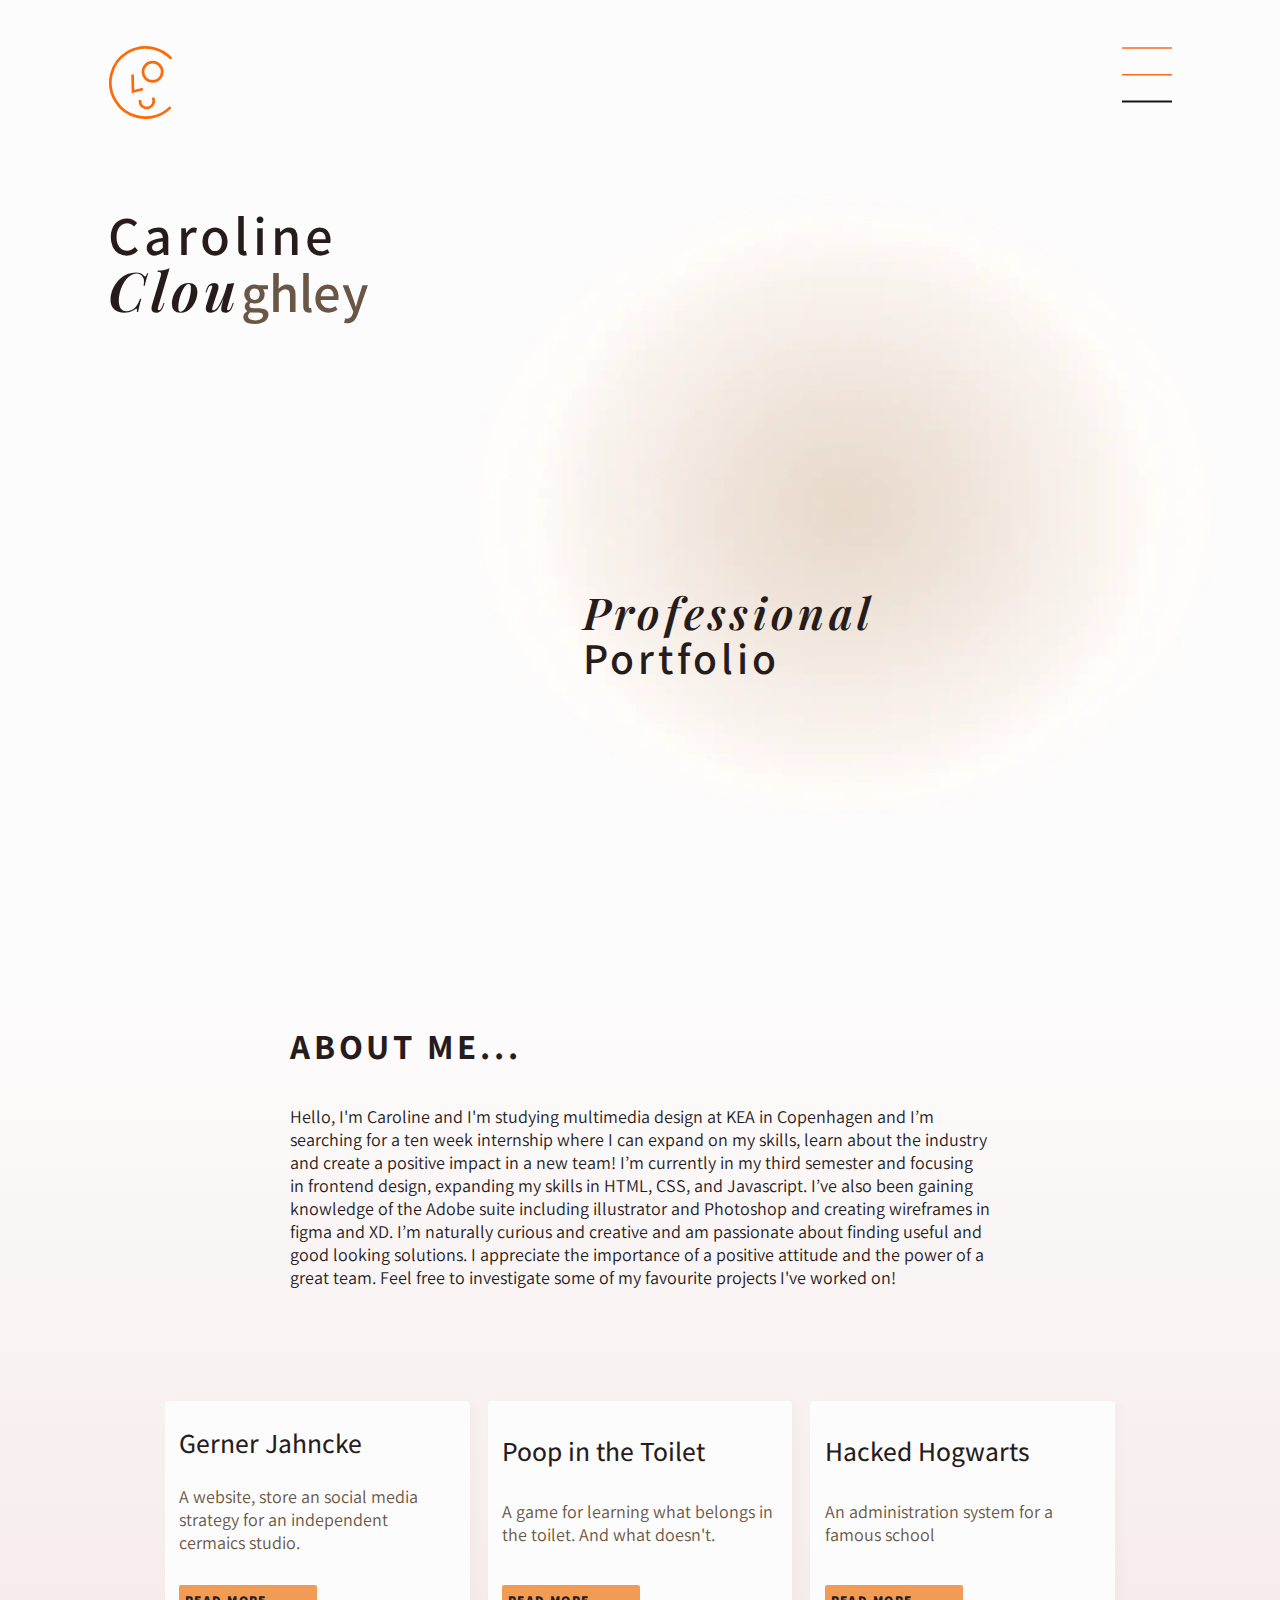
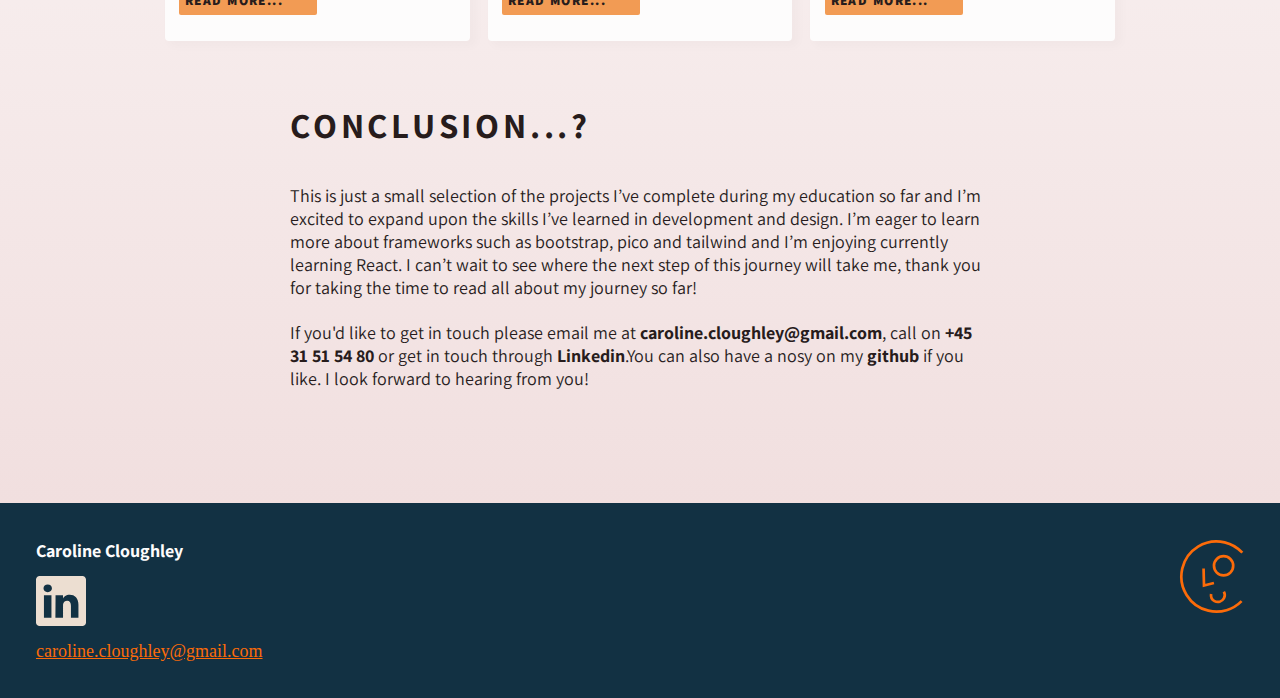
==== commit 3d74ebd6: "pages linked" ====
--- a/index.html
+++ b/index.html
@@ -29,9 +29,8 @@
             <style>
               .cls-1 {
                 fill: none;
-                stroke: #0c1e4e;
+
                 stroke-miterlimit: 10;
-                stroke-width: 7px;
               }
             </style>
           </defs>
@@ -55,7 +54,7 @@
         <strong>Clou<strong class="ley">ghley</strong></strong>
       </h1>
       <svg id="squiggle1" width="345" height="265" viewBox="0 0 345 265" fill="none" xmlns="http://www.w3.org/2000/svg">
-        <path class="squiggle1" d="M1.65127 0.506862C18.1693 67.2992 76.191 200.054 176.134 196.734C301.062 192.585 328.986 232.486 343.946 264.133" stroke="#FC6B1D" stroke-width="2" preserveAspectRatio="none" />
+        <path class="squiggle1" d="M1.65127 0.506862C18.1693 67.2992 76.191 200.054 176.134 196.734C301.062 192.585 328.986 232.486 343.946 264.133" stroke-width="2" preserveAspectRatio="none" />
       </svg>
       <div class="speckle"></div>
       <h2>
@@ -100,9 +99,11 @@
         <h3>Conclusion...?</h3>
         <p>
           This is just a small selection of the projects I’ve complete during my education so far and I’m excited to expand upon the skills I’ve learned in development and design. I’m eager to learn more about frameworks such as bootstrap, pico and
-          tailwind and I’m enjoying currently learning React. I can’t wait to see where the next step of this journey will take me, thank you for taking the time to read all about my journey so far! If you'd like to get in touch please email me at
-          <a id="contact" href="mailto:caroline.cloughley@gmail.com">caroline.cloughley@gmail.com</a>, call on <a href="tel:+4733378901">+45 31 51 54 80</a> or get in touch through
-          <a href="https://www.linkedin.com/in/caroline-cloughley-784b20143/">Linkedin</a>. I look forward to hearing from you!
+          tailwind and I’m enjoying currently learning React. I can’t wait to see where the next step of this journey will take me, thank you for taking the time to read all about my journey so far!
+        </p>
+        <p>
+          If you'd like to get in touch please email me at <a id="contact" href="mailto:caroline.cloughley@gmail.com">caroline.cloughley@gmail.com</a>, call on <a href="tel:+4733378901">+45 31 51 54 80</a> or get in touch through
+          <a href="https://www.linkedin.com/in/caroline-cloughley-784b20143/">Linkedin</a>.You can also have a nosy on my <a href="https://github.com/CarolineClo">github</a> if you like. I look forward to hearing from you!
         </p>
       </div>
     </main>
@@ -122,9 +123,7 @@
             <style>
               .cls-1 {
                 fill: none;
-                stroke: #0c1e4e;
                 stroke-miterlimit: 10;
-                stroke-width: 7px;
               }
             </style>
           </defs>
--- a/style.css
+++ b/style.css
@@ -44,8 +44,7 @@
 h2,
 h3,
 h4,
-p,
-a {
+p {
   font-family: var(--sans-font);
   color: var(--darkest-colour);
 }
@@ -69,6 +68,8 @@
   align-self: flex-end;
   padding-bottom: 0.8rem;
   padding-top: 2.5rem;
+  stroke: #fc6b09;
+  stroke-width: 4px;
 }
 
 #burger {
@@ -96,20 +97,26 @@
   transform: translateY(-20px);
 }
 
+@keyframes line1 {
+  100% {
+    transform: translateY(-12px) rotate(45deg) translateX(18px);
+  }
+}
+@keyframes line2 {
+  100% {
+    transform: translateY(32px) rotate(-45deg) translateX(-35px);
+  }
+}
+
 #burger .line-1.close {
-  transform: translateY(-12px) rotate(45deg) translateX(18px);
+  animation: line1 1s;
+  animation-fill-mode: forwards;
 }
 
 #burger .line-2.close {
-  transform: translateY(32px) rotate(-45deg) translateX(-35px);
-}
-
-#logo .cls-1 {
-  stroke: var(--accent-colour);
-  stroke-width: 4px;
-}
-
-/* #burger .line-1 {translateY(-53px) rotate(45deg) translateX(52px);} */
+  animation: line2 1s;
+  animation-fill-mode: forwards;
+}
 
 nav {
   /* border-bottom: var(--darkest-colour) 4px solid; */
@@ -153,15 +160,11 @@
   border-bottom: solid 1px var(--accent-colour);
 }
 
-/* 
-nav::after {
-  content: "";
-  position: absolute;
-  height: 2px;
-  background: var(--darkest-colour);
-  top: 100%;
-  width: 80%;
-} */
+.nav_drop a {
+  text-decoration: none;
+  font-family: var(--sans-font);
+  color: var(--darkest-colour);
+}
 
 /*//////  HEADER   ////////*/
 header {
@@ -183,25 +186,30 @@
 }
 
 #squiggle1 {
+  /* fill: transparent;
+  stroke: #fc6b1d;*/
   width: 68vw;
   height: 26vh;
   justify-self: center;
   z-index: 1;
 }
 
-/* .speckle {
-  background: url("images/speckle3.png");
-  filter: blur(0.1rem);
-  background-repeat: no-repeat;
-  background-size: contain;
-  background-position-x: 200%;
-  height: 100%;
-  width: 95vw;
-  position: absolute;
-  top: -5%;
-  z-index: -1;
-  right: 0;
-} */
+#squiggle1 path {
+  fill: transparent;
+  stroke: #fc6b1d;
+  width: 68vw;
+  height: 26vh;
+  justify-self: center;
+  stroke-dasharray: 500;
+  stroke-dashoffset: 500;
+  animation: animate-squiggle 2.2s ease-in-out forwards;
+}
+
+@keyframes animate-squiggle {
+  to {
+    stroke-dashoffset: 0;
+  }
+}
 
 .speckle {
   background: url(images/speckle3.webp);
@@ -276,6 +284,18 @@
   z-index: 1;
 }
 
+#squiggle2 path {
+  fill: transparent;
+  stroke: #fc6b1d;
+  width: 68vw;
+  height: 26vh;
+  justify-self: center;
+  stroke-dasharray: 500;
+  stroke-dashoffset: 500;
+  animation: animate-squiggle 2.2s ease-in-out forwards;
+  animation-delay: 1s;
+}
+
 #fonts_ui #squiggle3 {
   width: 66%;
   position: relative;
@@ -375,6 +395,16 @@
   z-index: 1;
 }
 
+.main-text a {
+  text-decoration: none;
+  font-family: var(--sans-font);
+  color: var(--darkest-colour);
+}
+
+.main-text p {
+  margin-bottom: 1.25rem;
+}
+
 main h3 {
   font-size: 1.95rem;
   font-weight: 700;
@@ -384,12 +414,13 @@
 }
 
 .cards {
-  display: flex;
-  flex-wrap: nowrap;
+  display: grid;
+  grid-template-columns: repeat(3, 1fr);
   gap: 1rem;
   justify-items: center;
   padding: 2rem;
   max-width: 1800px;
+
   z-index: 1;
 }
 
@@ -401,6 +432,7 @@
   border-radius: 4px;
   justify-content: space-between;
   box-shadow: 5px 4px 9px 2px rgb(22, 22, 22, 2%);
+  height: 100%;
   max-width: 276px;
 }
 
@@ -519,6 +551,7 @@
     margin-bottom: 1rem;
   }
   .cards {
+    display: flex;
     flex-direction: column;
     justify-content: center;
     align-items: center;
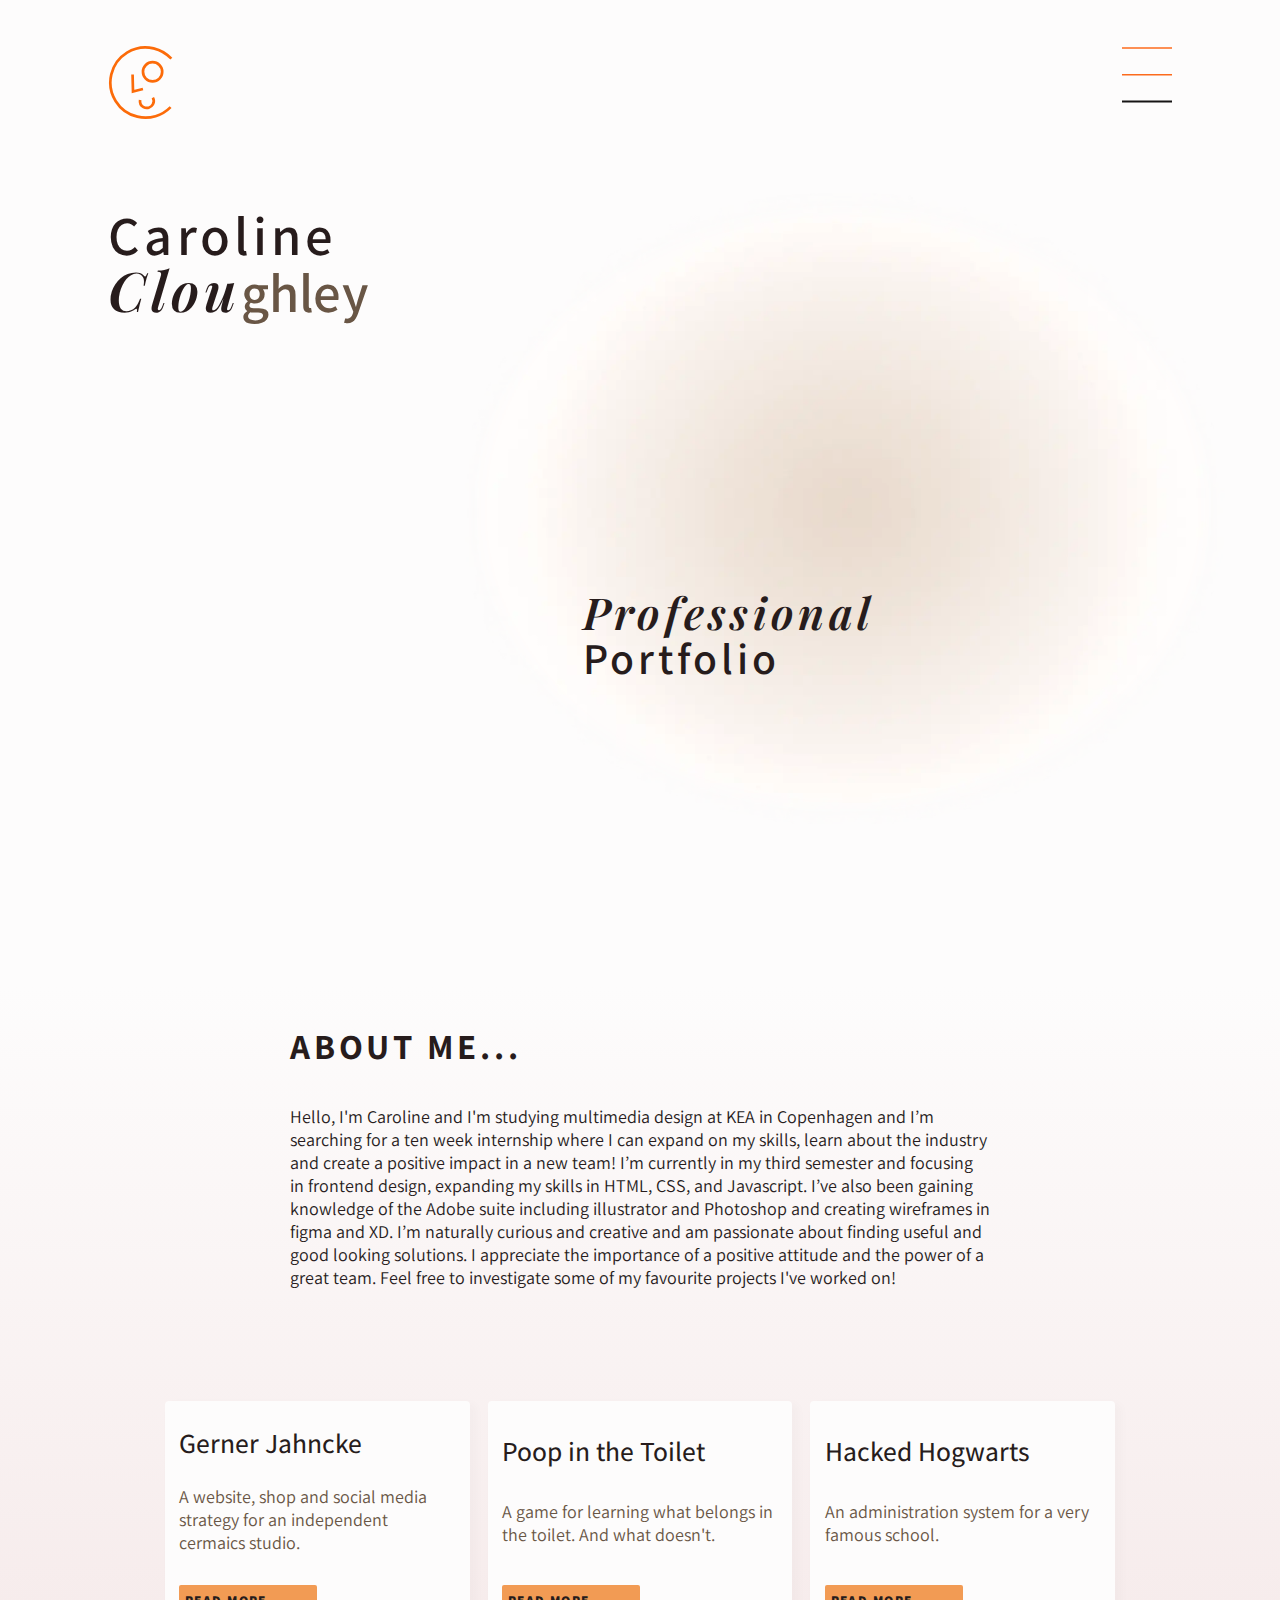
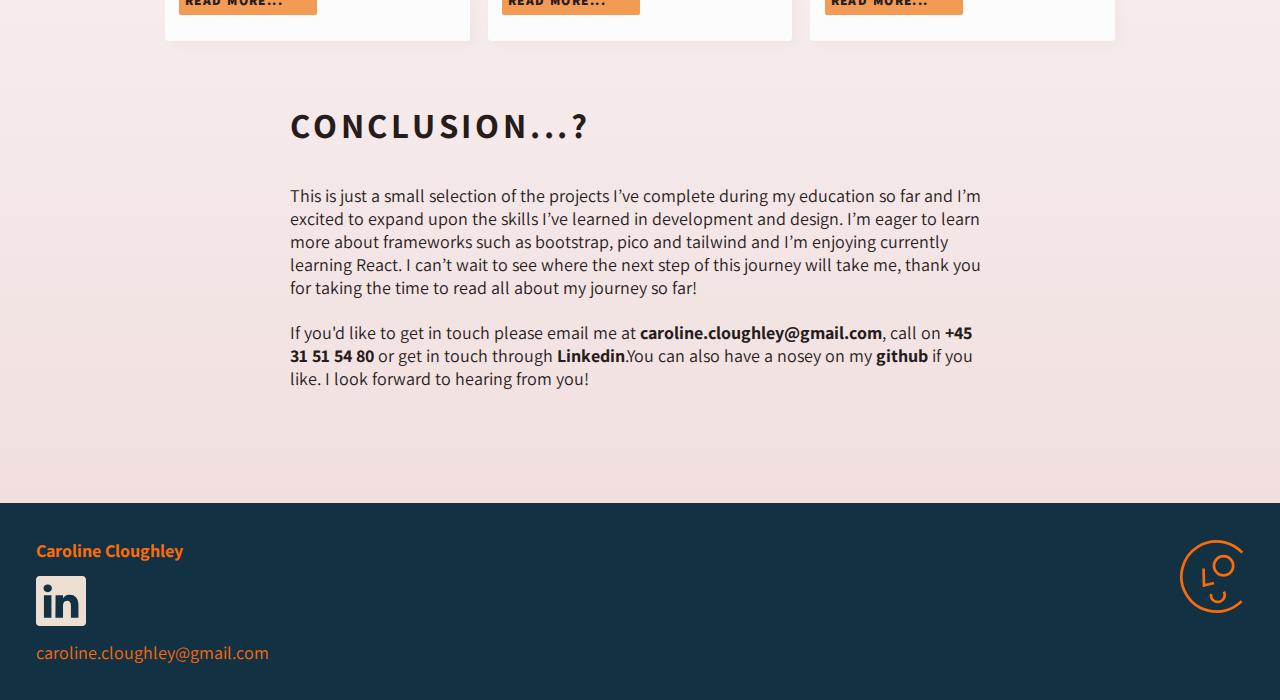
==== commit c8417699: "larger detail images" ====
--- a/index.html
+++ b/index.html
@@ -78,7 +78,7 @@
         <article class="card">
           <img src="" alt="" />
           <h4>Gerner Jahncke</h4>
-          <p>A website, store an social media strategy for an independent cermaics studio.</p>
+          <p>A website, shop and social media strategy for an independent cermaics studio.</p>
           <a href="gerner.html"><button>Read more...</button></a>
         </article>
         <article class="card">
@@ -91,7 +91,7 @@
         <article class="card">
           <img src="" alt="" />
           <h4>Hacked Hogwarts</h4>
-          <p>An administration system for a famous school</p>
+          <p>An administration system for a very famous school.</p>
           <a href="hacked.html"> <button>Read more...</button></a>
         </article>
       </section>
@@ -103,13 +103,13 @@
         </p>
         <p>
           If you'd like to get in touch please email me at <a id="contact" href="mailto:caroline.cloughley@gmail.com">caroline.cloughley@gmail.com</a>, call on <a href="tel:+4733378901">+45 31 51 54 80</a> or get in touch through
-          <a href="https://www.linkedin.com/in/caroline-cloughley-784b20143/">Linkedin</a>.You can also have a nosy on my <a href="https://github.com/CarolineClo">github</a> if you like. I look forward to hearing from you!
+          <a href="https://www.linkedin.com/in/caroline-cloughley-784b20143/">Linkedin</a>.You can also have a nosey on my <a href="https://github.com/CarolineClo">github</a> if you like. I look forward to hearing from you!
         </p>
       </div>
     </main>
     <footer>
       <div class="footer_text">
-        <h4>Caroline Cloughley</h4>
+        <h4><a href="index.html">Caroline Cloughley</a></h4>
         <svg class="linked" xmlns="http://www.w3.org/2000/svg" width="50" height="50" fill="currentColor" class="bi bi-linkedin" viewBox="0 0 16 16">
           <path
             d="M0 1.146C0 .513.526 0 1.175 0h13.65C15.474 0 16 .513 16 1.146v13.708c0 .633-.526 1.146-1.175 1.146H1.175C.526 16 0 15.487 0 14.854V1.146zm4.943 12.248V6.169H2.542v7.225h2.401zm-1.2-8.212c.837 0 1.358-.554 1.358-1.248-.015-.709-.52-1.248-1.342-1.248-.822 0-1.359.54-1.359 1.248 0 .694.521 1.248 1.327 1.248h.016zm4.908 8.212V9.359c0-.216.016-.432.08-.586.173-.431.568-.878 1.232-.878.869 0 1.216.662 1.216 1.634v3.865h2.401V9.25c0-2.22-1.184-3.252-2.764-3.252-1.274 0-1.845.7-2.165 1.193v.025h-.016a5.54 5.54 0 0 1 .016-.025V6.169h-2.4c.03.678 0 7.225 0 7.225h2.4z"
--- a/style.css
+++ b/style.css
@@ -202,7 +202,7 @@
   justify-self: center;
   stroke-dasharray: 500;
   stroke-dashoffset: 500;
-  animation: animate-squiggle 2.2s ease-in-out forwards;
+  animation: animate-squiggle 2.5s ease-in-out forwards;
 }
 
 @keyframes animate-squiggle {
@@ -325,23 +325,31 @@
   display: block;
 }
 #fonts_ui main h3 {
+  padding: 1rem 4.44rem;
+}
+
+#fonts_ui .visuals {
+  position: relative;
+  display: flex;
+  flex-direction: column;
   padding: 1rem 3rem;
-}
-
-#fonts_ui .visuals {
-  display: grid;
-  grid-template-columns: repeat(3, 1fr);
-  padding: 1rem 3rem;
-  gap: 3rem;
+  gap: 4.44rem;
   max-width: 1915px;
   margin: auto;
 }
 
-#fonts_ui .visual_card {
-  display: flex;
-  flex-direction: column;
-  gap: 1rem;
-  padding-bottom: 2rem;
+#fonts_ui .visual_card:nth-child(odd) {
+  display: grid;
+  grid-template-columns: 52% 1fr;
+  gap: 4.44rem;
+  padding: 0;
+}
+
+#fonts_ui .visual_card:nth-child(even) {
+  display: grid;
+  grid-template-columns: 1fr 52%;
+  gap: 4.44rem;
+  padding: 0;
 }
 
 #fonts_ui .visuals .img {
@@ -349,6 +357,12 @@
   aspect-ratio: 1/0.65;
   background-repeat: no-repeat;
   background-size: cover;
+}
+
+#fonts_ui .visuals .visuals_text {
+  display: flex;
+  flex-direction: column;
+  gap: 2.25rem;
 }
 
 #fonts_ui .visuals .img.mob-img {
@@ -492,6 +506,8 @@
 
 footer a {
   color: var(--accent-colour);
+  font-family: var(--sans-font);
+  text-decoration: none;
 }
 
 footer a:hover {
@@ -603,6 +619,16 @@
     padding: 0;
   }
 
+  #fonts_ui .visual_card:nth-child(odd) {
+    display: flex;
+    flex-direction: column;
+  }
+
+  #fonts_ui .visual_card:nth-child(even) {
+    display: flex;
+    flex-direction: column-reverse;
+  }
+
   footer {
     flex-direction: column;
     gap: 1rem;
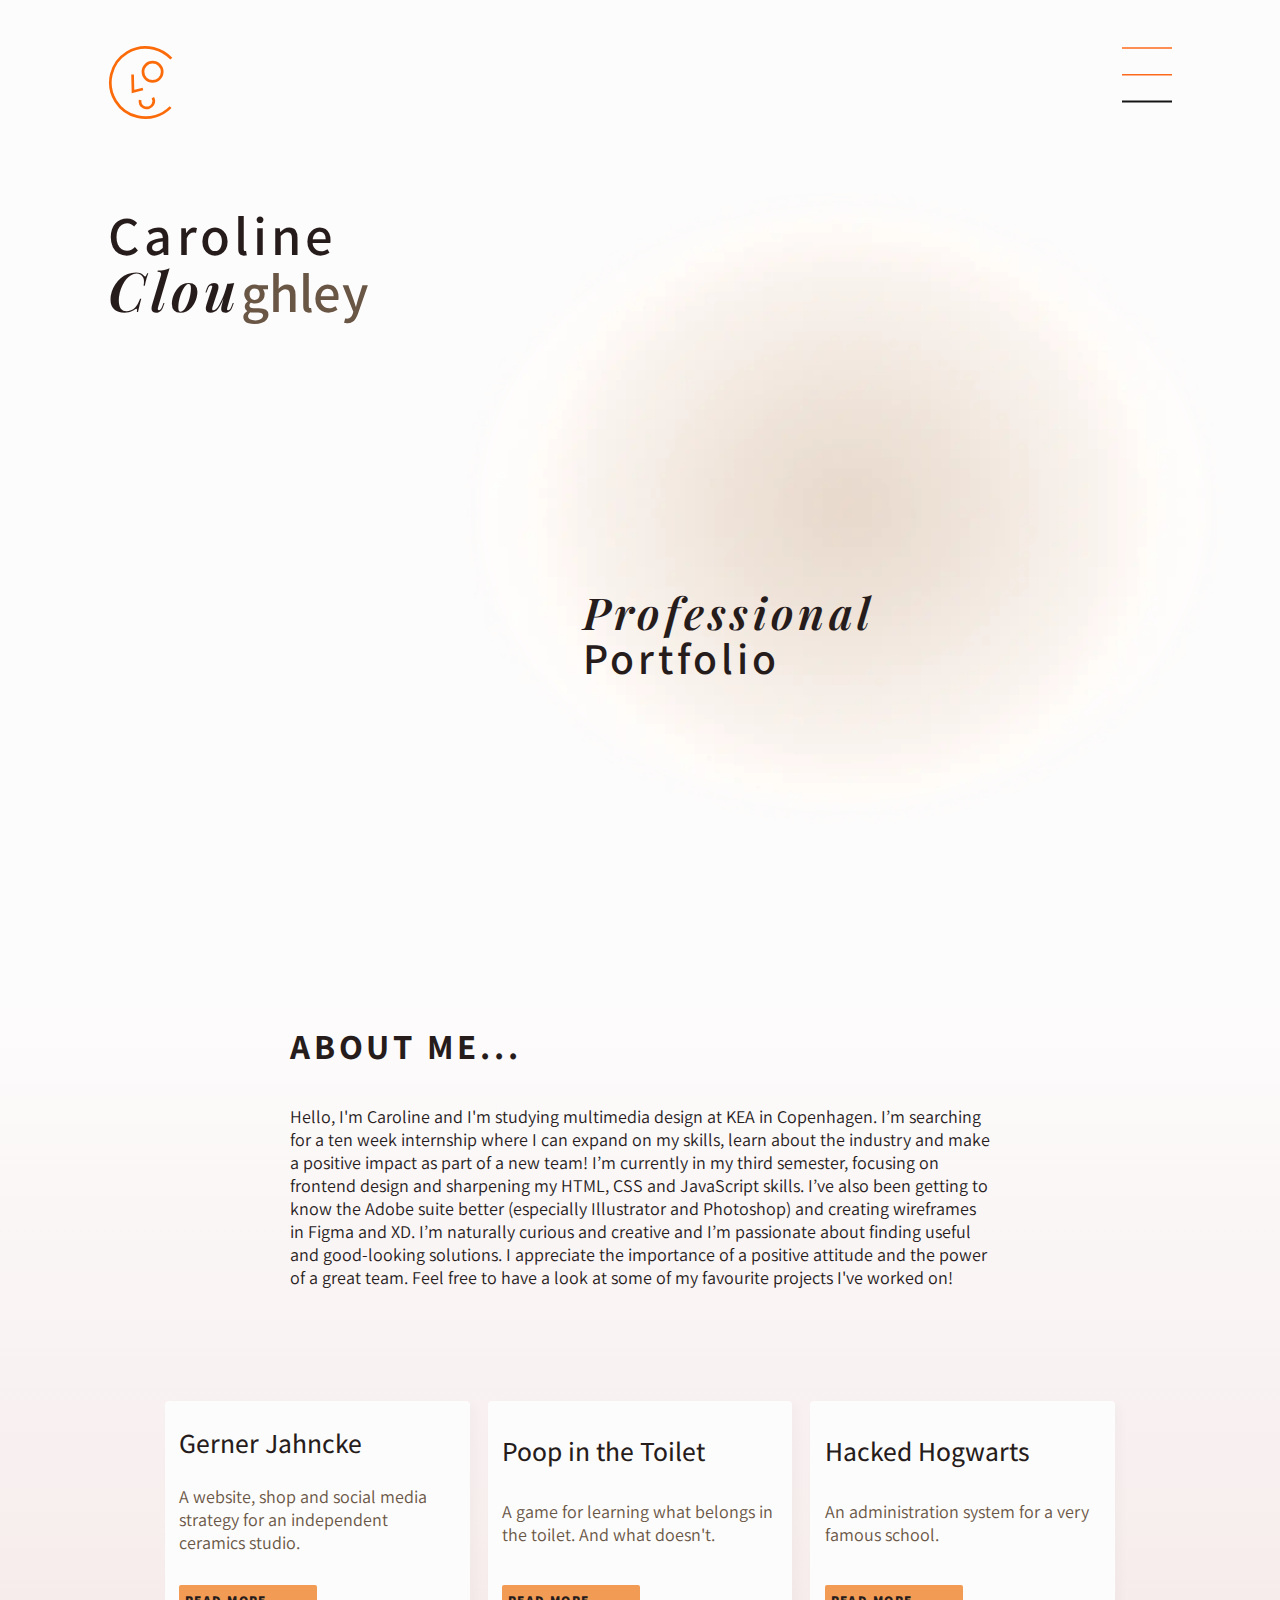
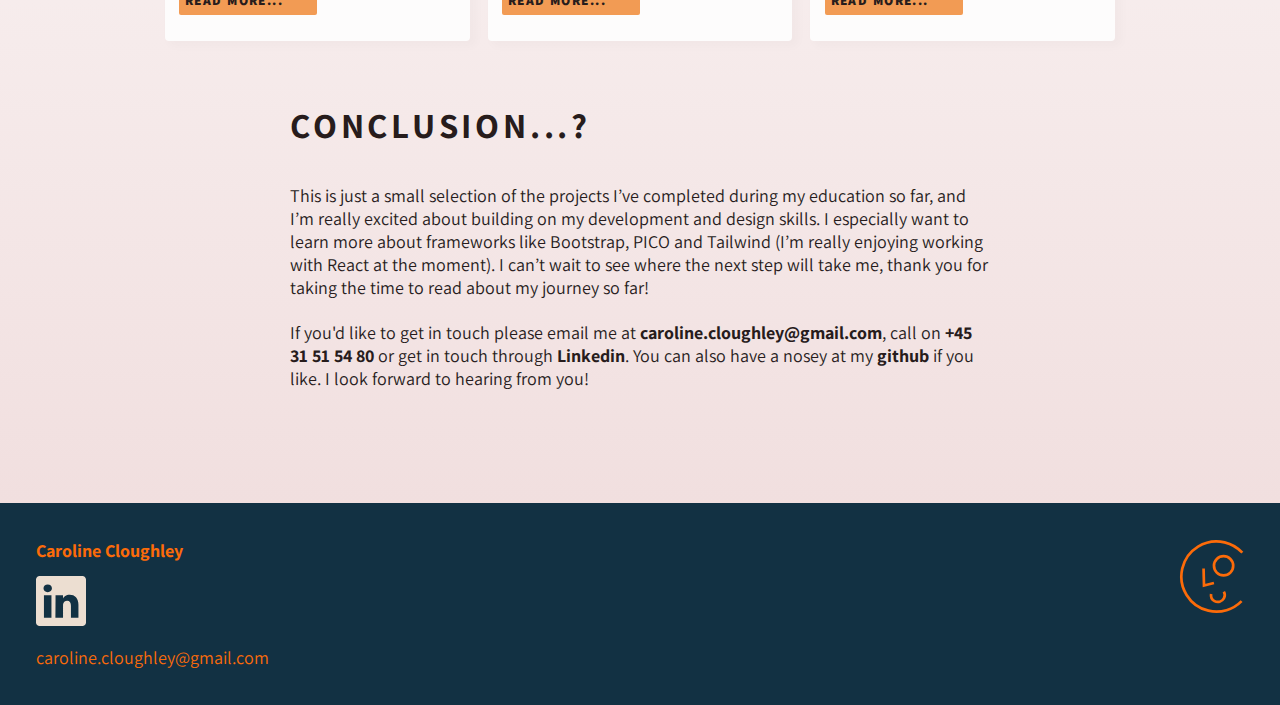
==== commit 7ecea05f: "proof read and user tested" ====
--- a/index.html
+++ b/index.html
@@ -68,17 +68,17 @@
       <div class="main-text">
         <h3 id="about">About me...</h3>
         <p>
-          Hello, I'm Caroline and I'm studying multimedia design at KEA in Copenhagen and I’m searching for a ten week internship where I can expand on my skills, learn about the industry and create a positive impact in a new team! I’m currently in
-          my third semester and focusing in frontend design, expanding my skills in HTML, CSS, and Javascript. I’ve also been gaining knowledge of the Adobe suite including illustrator and Photoshop and creating wireframes in figma and XD. I’m
-          naturally curious and creative and am passionate about finding useful and good looking solutions. I appreciate the importance of a positive attitude and the power of a great team. Feel free to investigate some of my favourite projects I've
-          worked on!
+          Hello, I'm Caroline and I'm studying multimedia design at KEA in Copenhagen. I’m searching for a ten week internship where I can expand on my skills, learn about the industry and make a positive impact as part of a new team! I’m currently
+          in my third semester, focusing on frontend design and sharpening my HTML, CSS and JavaScript skills. I’ve also been getting to know the Adobe suite better (especially Illustrator and Photoshop) and creating wireframes in Figma and XD. I’m
+          naturally curious and creative and I’m passionate about finding useful and good-looking solutions. I appreciate the importance of a positive attitude and the power of a great team. Feel free to have a look at some of my favourite projects
+          I've worked on!
         </p>
       </div>
       <section id="projects" class="cards">
         <article class="card">
           <img src="" alt="" />
           <h4>Gerner Jahncke</h4>
-          <p>A website, shop and social media strategy for an independent cermaics studio.</p>
+          <p>A website, shop and social media strategy for an independent ceramics studio.</p>
           <a href="gerner.html"><button>Read more...</button></a>
         </article>
         <article class="card">
@@ -98,23 +98,25 @@
       <div class="main-text">
         <h3>Conclusion...?</h3>
         <p>
-          This is just a small selection of the projects I’ve complete during my education so far and I’m excited to expand upon the skills I’ve learned in development and design. I’m eager to learn more about frameworks such as bootstrap, pico and
-          tailwind and I’m enjoying currently learning React. I can’t wait to see where the next step of this journey will take me, thank you for taking the time to read all about my journey so far!
+          This is just a small selection of the projects I’ve completed during my education so far, and I’m really excited about building on my development and design skills. I especially want to learn more about frameworks like Bootstrap, PICO and
+          Tailwind (I’m really enjoying working with React at the moment). I can’t wait to see where the next step will take me, thank you for taking the time to read about my journey so far!
         </p>
         <p>
           If you'd like to get in touch please email me at <a id="contact" href="mailto:caroline.cloughley@gmail.com">caroline.cloughley@gmail.com</a>, call on <a href="tel:+4733378901">+45 31 51 54 80</a> or get in touch through
-          <a href="https://www.linkedin.com/in/caroline-cloughley-784b20143/">Linkedin</a>.You can also have a nosey on my <a href="https://github.com/CarolineClo">github</a> if you like. I look forward to hearing from you!
+          <a href="https://www.linkedin.com/in/caroline-cloughley-784b20143/">Linkedin</a>. You can also have a nosey at my <a href="https://github.com/CarolineClo">github</a> if you like. I look forward to hearing from you!
         </p>
       </div>
     </main>
     <footer>
       <div class="footer_text">
         <h4><a href="index.html">Caroline Cloughley</a></h4>
-        <svg class="linked" xmlns="http://www.w3.org/2000/svg" width="50" height="50" fill="currentColor" class="bi bi-linkedin" viewBox="0 0 16 16">
-          <path
-            d="M0 1.146C0 .513.526 0 1.175 0h13.65C15.474 0 16 .513 16 1.146v13.708c0 .633-.526 1.146-1.175 1.146H1.175C.526 16 0 15.487 0 14.854V1.146zm4.943 12.248V6.169H2.542v7.225h2.401zm-1.2-8.212c.837 0 1.358-.554 1.358-1.248-.015-.709-.52-1.248-1.342-1.248-.822 0-1.359.54-1.359 1.248 0 .694.521 1.248 1.327 1.248h.016zm4.908 8.212V9.359c0-.216.016-.432.08-.586.173-.431.568-.878 1.232-.878.869 0 1.216.662 1.216 1.634v3.865h2.401V9.25c0-2.22-1.184-3.252-2.764-3.252-1.274 0-1.845.7-2.165 1.193v.025h-.016a5.54 5.54 0 0 1 .016-.025V6.169h-2.4c.03.678 0 7.225 0 7.225h2.4z"
-          />
-        </svg>
+        <a href="https://www.linkedin.com/in/caroline-cloughley-784b20143/">
+          <svg class="linked" xmlns="http://www.w3.org/2000/svg" width="50" height="50" fill="currentColor" class="bi bi-linkedin" viewBox="0 0 16 16">
+            <path
+              d="M0 1.146C0 .513.526 0 1.175 0h13.65C15.474 0 16 .513 16 1.146v13.708c0 .633-.526 1.146-1.175 1.146H1.175C.526 16 0 15.487 0 14.854V1.146zm4.943 12.248V6.169H2.542v7.225h2.401zm-1.2-8.212c.837 0 1.358-.554 1.358-1.248-.015-.709-.52-1.248-1.342-1.248-.822 0-1.359.54-1.359 1.248 0 .694.521 1.248 1.327 1.248h.016zm4.908 8.212V9.359c0-.216.016-.432.08-.586.173-.431.568-.878 1.232-.878.869 0 1.216.662 1.216 1.634v3.865h2.401V9.25c0-2.22-1.184-3.252-2.764-3.252-1.274 0-1.845.7-2.165 1.193v.025h-.016a5.54 5.54 0 0 1 .016-.025V6.169h-2.4c.03.678 0 7.225 0 7.225h2.4z"
+            />
+          </svg>
+        </a>
         <a href="mailto:caroline.cloughley@gmail.com">caroline.cloughley@gmail.com</a>
       </div>
       <a href="index.html">
--- a/style.css
+++ b/style.css
@@ -128,6 +128,7 @@
   height: 100px;
   max-width: 1440px;
   margin: auto;
+  z-index: 1;
 }
 
 .nav_drop {
@@ -174,7 +175,7 @@
   display: flex;
   flex-direction: column;
   gap: 1rem;
-  max-width: 1915px;
+  max-width: 1440px;
   margin: auto;
 }
 
@@ -186,8 +187,7 @@
 }
 
 #squiggle1 {
-  /* fill: transparent;
-  stroke: #fc6b1d;*/
+  max-width: 1300px;
   width: 68vw;
   height: 26vh;
   justify-self: center;
